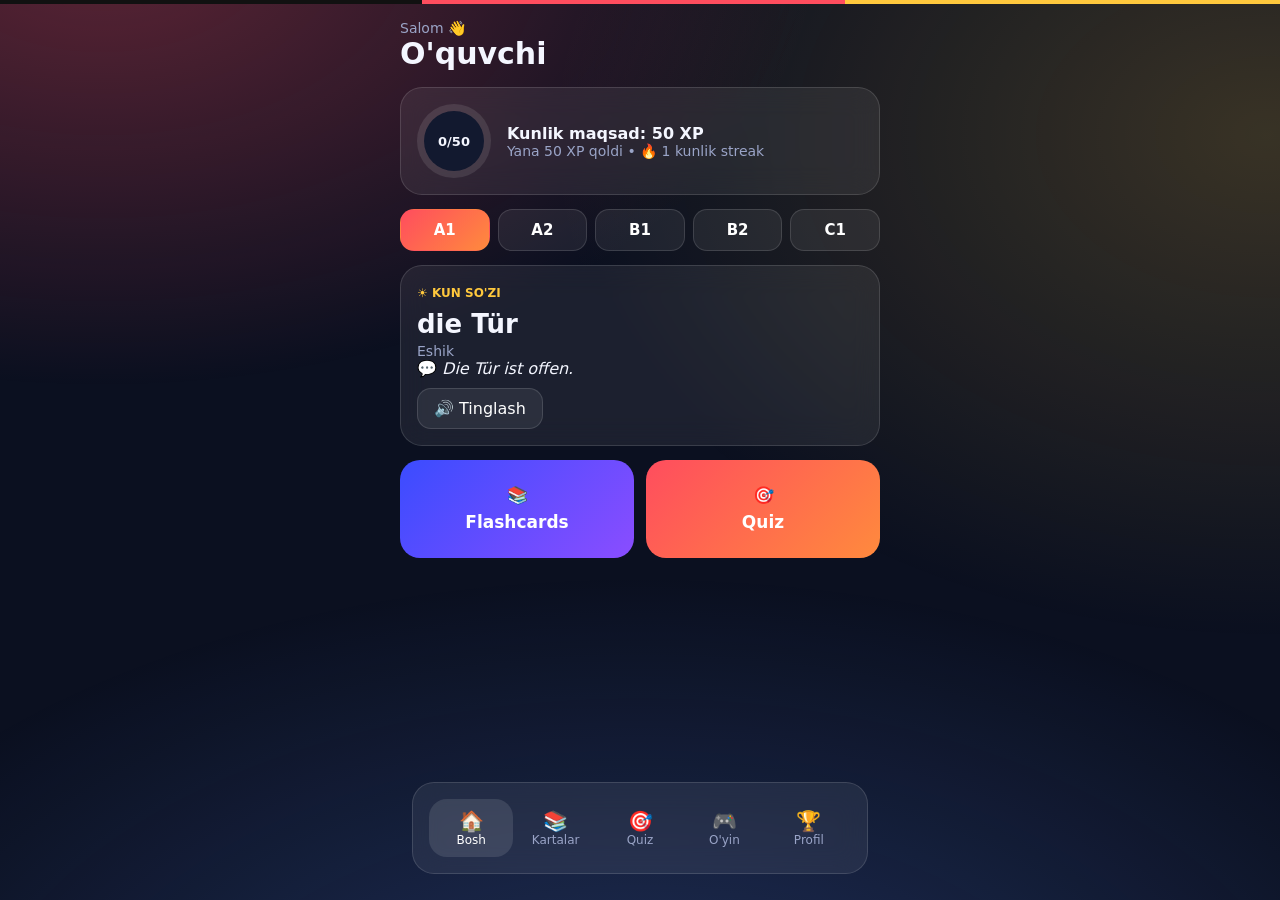
==== index.html @ 49731df5 "Add files via upload" ====
<!DOCTYPE html><html lang="uz"><head><meta charset="UTF-8">
<meta name="viewport" content="width=device-width,initial-scale=1,viewport-fit=cover">
<title>DeutschPower</title>
<script src="https://telegram.org/js/telegram-web-app.js"></script>
<style>
:root{--bg:#0b1020;--card:rgba(255,255,255,.07);--line:rgba(255,255,255,.13);--mut:#9aa4c7;--red:#ff4d5e;--gold:#ffc83d;--ok:#2ecc8f}
*{box-sizing:border-box;margin:0;-webkit-tap-highlight-color:transparent}
body{font-family:system-ui,-apple-system,"Segoe UI",sans-serif;background:var(--bg);color:#f4f6ff;min-height:100vh;padding:20px 16px 100px;padding-top:max(20px,env(safe-area-inset-top));overflow-x:hidden}
body:before{content:"";position:fixed;inset:-20%;z-index:-1;background:radial-gradient(40% 35% at 20% 10%,#ff4d5e55,transparent),radial-gradient(40% 40% at 85% 25%,#ffc83d30,transparent),radial-gradient(50% 40% at 50% 100%,#5b8cff44,transparent);animation:fl 14s ease-in-out infinite alternate}
@keyframes fl{to{transform:translate(3%,4%) scale(1.12)}}
.flag{position:fixed;top:0;left:0;right:0;height:4px;z-index:9;background:linear-gradient(90deg,#111 33%,var(--red) 33% 66%,var(--gold) 66%)}
.glass{background:var(--card);border:1px solid var(--line);border-radius:22px;backdrop-filter:blur(14px);-webkit-backdrop-filter:blur(14px);padding:16px;margin-bottom:14px}
.view{display:none;max-width:480px;margin:0 auto}.view.on{display:block;animation:in .35s}
@keyframes in{from{opacity:0;transform:translateY(10px)}}
h1{font-size:30px}h2{font-size:26px}.mut{color:var(--mut);font-size:14px}small{color:var(--mut)}
.goal{display:flex;gap:16px;align-items:center;margin-top:16px}
.ring{--p:0deg;width:74px;height:74px;border-radius:50%;display:grid;place-items:center;background:conic-gradient(var(--gold) var(--p),#ffffff1a 0);position:relative;flex:none}
.ring:before{content:"";position:absolute;inset:7px;border-radius:50%;background:#12192f}.ring b{position:relative;font-size:13px}
.chips{display:flex;gap:8px;margin-bottom:14px}
.chip{flex:1;padding:11px;border-radius:14px;border:1px solid var(--line);background:var(--card);color:#fff;font-weight:700;font-size:15px}
.chip.on{background:linear-gradient(135deg,var(--red),#ff8a3d);border-color:transparent}
.tag{font-size:12px;color:var(--gold);font-weight:700}.wod h2{margin:8px 0 4px}
button{font:inherit;cursor:pointer;color:#fff;border:0}button:active{transform:scale(.96)}
.ico{background:var(--card);border:1px solid var(--line);padding:10px 16px;border-radius:14px;margin-top:10px}
.row{display:flex;gap:12px}.row button{flex:1}
.big{padding:22px 10px;border-radius:20px;font-size:17px;font-weight:700;background:linear-gradient(135deg,#3b4cff,#8a4dff);line-height:1.6}
.big+.big{background:linear-gradient(135deg,var(--red),#ff8a3d)}
.yes,.no{padding:16px;border-radius:16px;font-weight:700;font-size:16px}.yes{background:linear-gradient(135deg,#1fb87a,#2ecc8f)}.no{background:#ffffff1c}
.top{display:flex;justify-content:space-between;font-weight:700;margin-bottom:8px}
.pbar{height:8px;border-radius:9px;background:#ffffff1c;overflow:hidden;margin-bottom:14px}.pbar i{display:block;height:100%;width:0;border-radius:9px;background:linear-gradient(90deg,var(--red),var(--gold));transition:width .5s}
.scene{perspective:900px;height:260px;margin:6px 0 4px}
.card{position:relative;width:100%;height:100%;transition:transform .6s cubic-bezier(.2,.8,.2,1);transform-style:preserve-3d}.flip .card{transform:rotateY(180deg)}
.face{position:absolute;inset:0;display:flex;flex-direction:column;align-items:center;justify-content:center;gap:10px;padding:20px;text-align:center;border-radius:28px;backface-visibility:hidden;-webkit-backface-visibility:hidden;border:1px solid var(--line)}
.f{background:linear-gradient(145deg,#1d2650,#2a1a3e)}.b{background:linear-gradient(145deg,#3a1630,#4a3410);transform:rotateY(180deg)}
.qc{text-align:center}.opt{display:block;width:100%;padding:16px;margin-bottom:10px;border-radius:16px;background:var(--card);border:1px solid var(--line);font-size:16px;text-align:left;transition:.2s}
.opt.ok{background:var(--ok);border-color:var(--ok)}.opt.bad{background:var(--red);border-color:var(--red)}
.res{text-align:center}.res .yes{width:100%;margin-top:14px}.em{font-size:64px}
.grid{display:grid;grid-template-columns:1fr 1fr;gap:12px}.st{text-align:center;margin:0}.st b{display:block;font-size:24px}
.pf{text-align:center}.av{font-size:54px}
nav{position:fixed;left:12px;right:12px;bottom:max(12px,env(safe-area-inset-bottom));display:flex;max-width:456px;margin:0 auto;padding:6px;border-radius:24px;background:#141b36d9;z-index:8}
nav button{flex:1;background:none;padding:10px 0;border-radius:18px;font-size:12px;color:var(--mut)}nav button b{display:block;font-size:20px}nav button.on{background:#ffffff1c;color:#fff}
.art{padding:20px 0;border-radius:18px;font-size:20px;font-weight:700;background:var(--card);border:1px solid var(--line)}
.cf{position:fixed;top:-30px;font-size:26px;z-index:20;pointer-events:none;animation:fall 2.6s linear forwards}@keyframes fall{to{transform:translateY(110vh) rotate(360deg)}}
</style></head><body><div class="flag"></div>
<main id="home" class="view on"><p class="mut">Salom 👋</p><h1 id="hi">O'quvchi</h1>
<div class="glass goal"><div class="ring" id="ring"><b id="gt">0/50</b></div><div><b>Kunlik maqsad: 50 XP</b><p class="mut" id="gs"></p></div></div>
<div class="chips" id="chips"></div>
<div class="glass wod"><span class="tag">☀️ KUN SO'ZI</span><h2 id="wd"></h2><p class="mut" id="wu"></p><p id="we"></p><button class="ico" onclick="say(wod[0])">🔊 Tinglash</button></div>
<div class="row"><button class="big" onclick="go('cards')">📚<br>Flashcards</button><button class="big" onclick="go('quiz')">🎯<br>Quiz</button></div></main>
<main id="cards" class="view"><div class="top"><span id="cc"></span><span id="ck"></span></div><div class="pbar"><i id="cb"></i></div>
<div class="scene" id="scene" onclick="this.classList.toggle('flip')"><div class="card"><div class="face f"><small>🇩🇪 Bosib aylantiring</small><h2 id="cd"></h2></div><div class="face b"><small>🇺🇿</small><h2 id="cu"></h2><p id="cx"></p></div></div></div>
<div style="text-align:center;margin-bottom:14px"><button class="ico" onclick="say(deck[ci][0])">🔊 Tinglash</button></div>
<div class="row"><button class="no" onclick="know(0)">🔁 Takrorlash</button><button class="yes" onclick="know(1)">✅ Bilaman</button></div></main>
<main id="quiz" class="view"><div id="qb"></div></main>
<main id="play" class="view"><div id="pb"></div></main>
<main id="me" class="view"><div id="mb"></div></main>
<nav class="glass"><button data-v="home" class="on" onclick="go('home')"><b>🏠</b>Bosh</button><button data-v="cards" onclick="go('cards')"><b>📚</b>Kartalar</button><button data-v="quiz" onclick="go('quiz')"><b>🎯</b>Quiz</button><button data-v="play" onclick="go('play')"><b>🎮</b>O'yin</button><button data-v="me" onclick="go('me')"><b>🏆</b>Profil</button></nav>
<script>
const tg=window.Telegram?.WebApp;tg?.ready();tg?.expand();
const $=s=>document.querySelector(s),H=t=>{try{tg?.HapticFeedback?.notificationOccurred(t)}catch(e){}};
const RANKS=[[0,"🌱 Anfänger"],[100,"🔍 Entdecker"],[500,"⚡ Profi"],[1500,"👑 Meister"]],GOAL=50;
let S={xp:0,streak:0,day:"",level:"A1",known:{},ok:0,total:0,today:0},V={},deck=[],ci=0,Q=[],qi=0,score=0,combo=0,lock=false,wod=[];
try{Object.assign(S,JSON.parse(localStorage.dp||"{}"))}catch(e){}
const dstr=o=>new Date(Date.now()-o*864e5).toISOString().slice(0,10);
if(S.day!==dstr(0)){S.streak=S.day===dstr(1)?S.streak+1:1;S.day=dstr(0);S.today=0}
const save=()=>{try{localStorage.dp=JSON.stringify(S);tg?.CloudStorage?.setItem("dp",JSON.stringify(S))}catch(e){}};
try{tg?.CloudStorage?.getItem("dp",(e,v)=>{try{const c=JSON.parse(v);if(c&&c.xp>S.xp){S=Object.assign(S,c);render()}}catch(x){}})}catch(e){}
const shuf=a=>[...a].sort(()=>Math.random()-.5);
const rankOf=()=>RANKS.filter(r=>S.xp>=r[0]).pop()[1];
function say(t){try{const u=new SpeechSynthesisUtterance(t);u.lang="de-DE";u.rate=.85;speechSynthesis.cancel();speechSynthesis.speak(u)}catch(e){}}
function gain(n,ok){S.xp+=n;S.today+=n;if(ok!==undefined){S.total++;S.ok+=ok}save();render()}
function go(v){document.querySelectorAll(".view").forEach(e=>e.classList.toggle("on",e.id===v));document.querySelectorAll("nav button").forEach(b=>b.classList.toggle("on",b.dataset.v===v));if(v==="quiz"&&!Q.length)startQuiz();if(v==="play")playMenu();tg?.HapticFeedback?.selectionChanged?.()}
function render(){
 $("#hi").textContent=tg?.initDataUnsafe?.user?.first_name||"O'quvchi";
 const p=Math.min(S.today/GOAL,1);$("#ring").style.setProperty("--p",p*360+"deg");$("#gt").textContent=Math.min(S.today,GOAL)+"/"+GOAL;
 $("#gs").textContent=p>=1?"Maqsad bajarildi! 🎉":"Yana "+(GOAL-S.today)+" XP qoldi • 🔥 "+S.streak+" kunlik streak";
 $("#chips").innerHTML=Object.keys(V).map(l=>`<button class="chip ${l===S.level?"on":""}" onclick="setLvl('${l}')">${l}</button>`).join("");
 const nx=RANKS.find(r=>r[0]>S.xp),lo=RANKS.filter(r=>S.xp>=r[0]).pop()[0],pp=nx?(S.xp-lo)/(nx[0]-lo):1,acc=S.total?Math.round(S.ok/S.total*100):0;
 $("#mb").innerHTML=`<div class="glass pf"><div class="av">🇩🇪</div><h2>${rankOf()}</h2><p class="mut">${S.xp} XP${nx?" • keyingi daraja: "+nx[0]+" XP":""}</p><br><div class="pbar"><i style="width:${pp*100}%"></i></div></div>
 <div class="grid"><div class="glass st"><b>🔥 ${S.streak}</b><small>kunlik streak</small></div><div class="glass st"><b>🎯 ${acc}%</b><small>quiz aniqligi</small></div>
 <div class="glass st"><b>✅ ${(S.known[S.level]||[]).length}</b><small>${S.level} da yodlangan</small></div><div class="glass st"><b>⭐ ${S.today}</b><small>bugungi XP</small></div></div><br><h3>🏅 Yutuqlar</h3><br><div class="grid">${badgeHTML()}</div>`}
function setLvl(l){S.level=l;S.known[l]=S.known[l]||[];save();Q=[];wodInit();mkdeck();render()}
function wodInit(){const L=V[S.level];wod=L[Math.floor(Date.now()/864e5)%L.length];$("#wd").textContent=wod[0];$("#wu").textContent=wod[1];$("#we").innerHTML="💬 <i>"+wod[2]+"</i>"}
function mkdeck(){const k=S.known[S.level]||[],r=V[S.level].filter(w=>!k.includes(w[0]));deck=shuf(r.length?r:V[S.level]);ci=0;card()}
function card(){$("#scene").classList.remove("flip");const w=deck[ci],k=(S.known[S.level]||[]).length,n=V[S.level].length;
 $("#cc").textContent=(ci+1)+"/"+deck.length;$("#ck").textContent="✅ "+k+"/"+n;$("#cb").style.width=k/n*100+"%";
 setTimeout(()=>{$("#cd").textContent=w[0];$("#cu").textContent=w[1];$("#cx").textContent="💬 "+w[2]},180)}
function know(y){const w=deck[ci];S.known[S.level]=S.known[S.level]||[];if(y&&!S.known[S.level].includes(w[0]))S.known[S.level].push(w[0]);H(y?"success":"warning");gain(y?3:1);ci++;if(ci>=deck.length)mkdeck();else card()}
function startQuiz(){const L=V[S.level];Q=shuf(L).slice(0,10).map(([de,uz,ex])=>({de,uz,ex,o:shuf([uz,...shuf(L.filter(x=>x[1]!==uz)).slice(0,3).map(x=>x[1])])}));qi=0;score=0;combo=0;ask()}
function ask(){if(qi>=Q.length)return finish();const q=Q[qi];lock=false;
 $("#qb").innerHTML=`<div class="top"><span>${qi+1}/${Q.length}</span><span>🔥 x${combo}</span></div><div class="pbar"><i style="width:${qi/Q.length*100}%"></i></div>
 <div class="glass qc"><small>Tarjimasi nima?</small><h2>${q.de}</h2><button class="ico" onclick="say(Q[qi].de)">🔊</button></div>`+q.o.map((o,i)=>`<button class="opt" onclick="pick(${i})">${o}</button>`).join("")+`<p class="mut" id="qx"></p>`}
function pick(i){if(lock)return;lock=true;const q=Q[qi],b=document.querySelectorAll(".opt"),ok=q.o[i]===q.uz;
 b[i].classList.add(ok?"ok":"bad");if(!ok)b[q.o.indexOf(q.uz)].classList.add("ok");
 if(ok){score++;combo++;H("success");gain(10+Math.min(combo,5)*2,1)}else{combo=0;H("error");gain(0,0)}
 $("#qx").textContent="💬 "+q.ex;qi++;setTimeout(ask,1400)}
function finish(){const e=score>=9?"🏆":score>=6?"🎉":"💪";
 $("#qb").innerHTML=`<div class="glass res"><div class="em">${e}</div><h2>${score}/${Q.length}</h2><p class="mut">${score>=6?"Ajoyib natija!":"Mashq qiling — albatta bo'ladi!"}</p><button class="yes" onclick="startQuiz()">🔁 Yana o'ynash</button></div>`;if(score>=6)rain()}
function rain(){for(let i=0;i<30;i++){const s=document.createElement("span");s.className="cf";s.textContent=["🎉","⭐","🇩🇪","✨"][i%4];s.style.cssText=`left:${Math.random()*100}vw;animation-delay:${Math.random()}s`;document.body.append(s);setTimeout(()=>s.remove(),3600)}}
const BADGES=[["🌟","Birinchi qadam",()=>S.xp>=10],["🔥","3 kunlik streak",()=>S.streak>=3],["🚀","7 kunlik streak",()=>S.streak>=7],["💯","100 XP",()=>S.xp>=100],["🎯","Aniq nishon (90%+)",()=>S.total>=10&&S.ok/S.total>=.9],["⚡","Artikl ustasi (20+)",()=>(S.best||0)>=20],["📚","20 so'z yodlandi",()=>Object.values(S.known).flat().length>=20],["👑","Meister (1500 XP)",()=>S.xp>=1500]];
const badgeHTML=()=>BADGES.map(([e,n,f])=>`<div class="glass st" style="opacity:${f()?1:.35}"><b>${f()?e:"🔒"}</b><small>${n}</small></div>`).join("");
let X={},AT,AW=[],AS=0,AC=0,AK=0,AL=0,ET="",EK="";
function playMenu(){clearInterval(AT);$("#pb").innerHTML=`<h2>🎮 Mashqlar</h2><br><button class="big" style="width:100%;margin-bottom:12px" onclick="artikl()">⚡<br>Artikl Blitz — 60 soniya<br><small>Rekord: ${S.best||0}</small></button><div class="row"><button class="big" onclick="exo('h')">🎧<br>Hören</button><button class="big" onclick="exo('l')">📖<br>Lesen</button></div>`}
function artikl(){AW=shuf(Object.values(V).flat().filter(w=>/^(der|die|das) /.test(w[0])));AS=AC=AK=0;AL=60;clearInterval(AT);aNext();AT=setInterval(()=>{AL--;const t=$("#at");if(t)t.textContent="⏱ "+AL;if(AL<=0){clearInterval(AT);aEnd()}},1000)}
function aNext(){const w=AW[AS%AW.length],a=w[0].split(" ")[0],n=w[0].slice(a.length+1);
 $("#pb").innerHTML=`<div class="top"><span id="at">⏱ ${AL}</span><span>✅ ${AC} • 🔥 x${AK}</span></div><div class="glass qc"><small>Qaysi artikl?</small><h2>${n}</h2><p class="mut">${w[1]}</p></div><div class="row">`+["der","die","das"].map(x=>`<button class="art" onclick="aPick('${x}','${a}')">${x}</button>`).join("")+`</div>`}
function aPick(x,r){if(x===r){AC++;AK++;H("success");gain(5)}else{AK=0;AL=Math.max(1,AL-3);H("error")}AS++;aNext()}
function aEnd(){const nb=AC>(S.best||0);if(nb){S.best=AC;save()}$("#pb").innerHTML=`<div class="glass res"><div class="em">${nb?"🏆":"⚡"}</div><h2>${AC} ta to'g'ri</h2><p class="mut">${nb?"Yangi rekord!":"Rekord: "+S.best}</p><button class="yes" onclick="artikl()">🔁 Qayta</button><br><br><button class="no" style="width:100%" onclick="playMenu()">⬅️ Mashqlar</button></div>`;if(nb)rain();render()}
function exo(k){const L=(X[S.level]||{})[k];if(!L)return;const [t,q,o,a]=L[Math.floor(Math.random()*L.length)],c=o[a];ET=t;EK=k;lock=false;
 $("#pb").innerHTML=`<button class="no" style="padding:8px 14px;margin-bottom:12px" onclick="playMenu()">⬅️</button><div class="glass qc">`+(k==="h"?`<small>Diqqat bilan tinglang</small><br><button class="ico" onclick="say(ET)">🔊 Tinglash</button>`:`<p style="line-height:1.6;text-align:left">${t}</p>`)+`<br><b>${q}</b></div>`+shuf(o).map(x=>`<button class="opt" data-c="${x===c}" onclick="eAns(this,${x===c})">${x}</button>`).join("")+`<p class="mut" id="ex"></p>`;if(k==="h")say(t)}
function eAns(b,ok){if(lock)return;lock=true;document.querySelectorAll(".opt").forEach(o=>{if(o.dataset.c==="true")o.classList.add("ok")});if(!ok)b.classList.add("bad");H(ok?"success":"error");gain(ok?15:2,ok?1:0);if(EK==="h")$("#ex").textContent="📝 "+ET;$("#pb").insertAdjacentHTML("beforeend",`<button class="yes" style="width:100%;margin-top:10px" onclick="exo('${EK}')">➡️ Yana</button>`)}
fetch("exercises.json").then(r=>r.json()).then(j=>{X=j}).catch(()=>{});
fetch("vocab.json").then(r=>r.json()).then(j=>{V=j;if(!V[S.level])S.level=Object.keys(V)[0];S.known[S.level]=S.known[S.level]||[];wodInit();mkdeck();render()})
 .catch(()=>{document.body.innerHTML="<p style='padding:30px'>⚠️ vocab.json yuklanmadi</p>"});
</script></body></html>
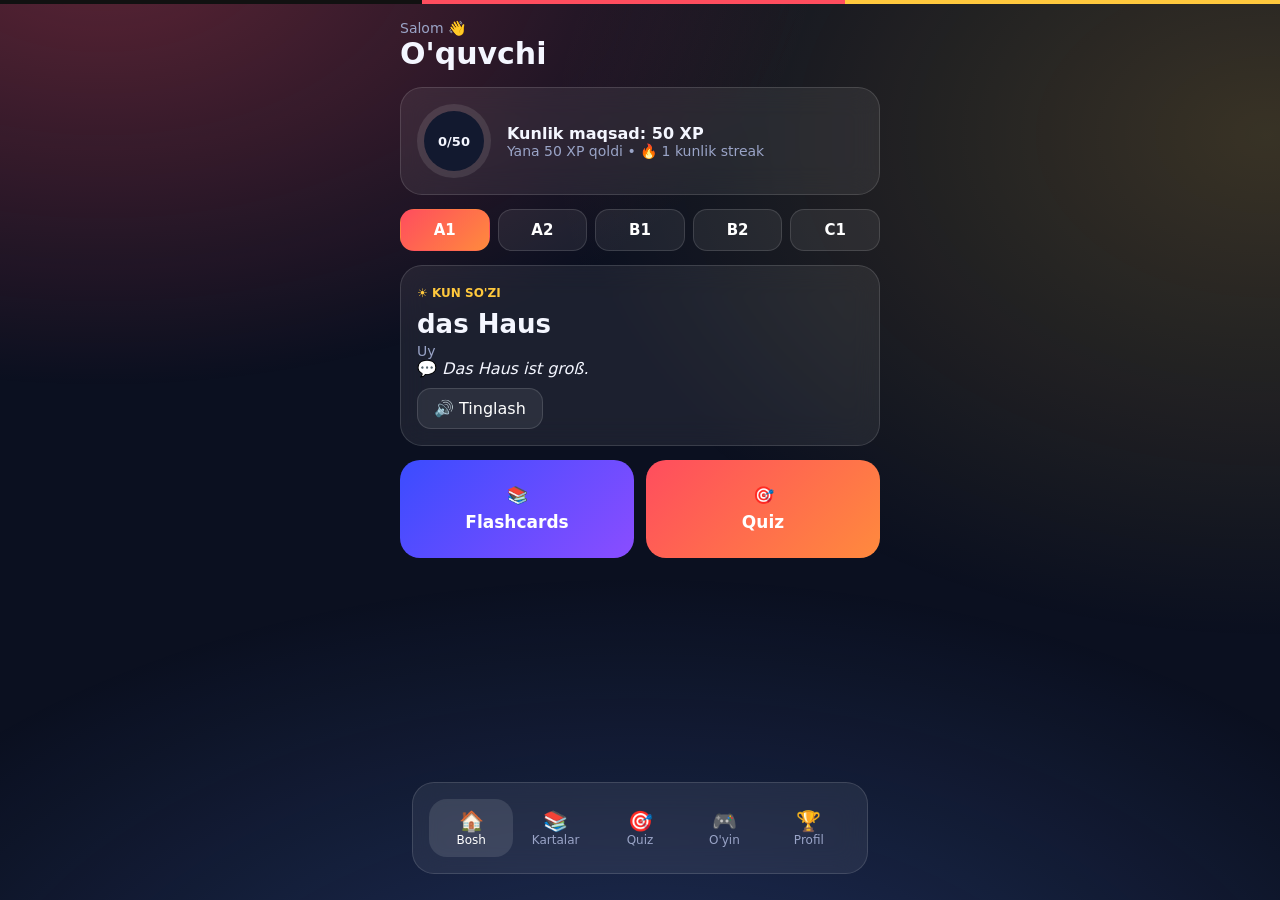
==== commit 44da280b: "Add files via upload" ====
--- a/index.html
+++ b/index.html
@@ -40,8 +40,13 @@
 nav{position:fixed;left:12px;right:12px;bottom:max(12px,env(safe-area-inset-bottom));display:flex;max-width:456px;margin:0 auto;padding:6px;border-radius:24px;background:#141b36d9;z-index:8}
 nav button{flex:1;background:none;padding:10px 0;border-radius:18px;font-size:12px;color:var(--mut)}nav button b{display:block;font-size:20px}nav button.on{background:#ffffff1c;color:#fff}
 .art{padding:20px 0;border-radius:18px;font-size:20px;font-weight:700;background:var(--card);border:1px solid var(--line)}
+.toast{position:fixed;left:50%;top:max(14px,env(safe-area-inset-top));transform:translate(-50%,-110px);z-index:30;padding:12px 18px;border-radius:16px;background:#1b2347f2;border:1px solid var(--line);font-weight:600;transition:.5s cubic-bezier(.2,1.3,.4,1);max-width:92vw;text-align:center}
+.toast.on{transform:translate(-50%,0)}
+.xp{position:fixed;z-index:25;pointer-events:none;font-weight:800;color:var(--gold);font-size:22px;text-shadow:0 2px 12px #000;animation:up 1s ease-out forwards}@keyframes up{to{transform:translateY(-70px);opacity:0}}
+.wk{display:flex;gap:8px;align-items:flex-end;height:96px}.wk div{flex:1;text-align:center;font-size:11px;color:var(--mut)}.wk i{display:block;border-radius:8px 8px 4px 4px;background:linear-gradient(var(--gold),var(--red));min-height:4px;margin-bottom:4px}
+.gm{line-height:1.8;font-size:15px}.gm b{color:var(--gold)}
 .cf{position:fixed;top:-30px;font-size:26px;z-index:20;pointer-events:none;animation:fall 2.6s linear forwards}@keyframes fall{to{transform:translateY(110vh) rotate(360deg)}}
-</style></head><body><div class="flag"></div>
+</style></head><body><div class="flag"></div><div class="toast" id="toast"></div>
 <main id="home" class="view on"><p class="mut">Salom 👋</p><h1 id="hi">O'quvchi</h1>
 <div class="glass goal"><div class="ring" id="ring"><b id="gt">0/50</b></div><div><b>Kunlik maqsad: 50 XP</b><p class="mut" id="gs"></p></div></div>
 <div class="chips" id="chips"></div>
@@ -49,17 +54,17 @@
 <div class="row"><button class="big" onclick="go('cards')">📚<br>Flashcards</button><button class="big" onclick="go('quiz')">🎯<br>Quiz</button></div></main>
 <main id="cards" class="view"><div class="top"><span id="cc"></span><span id="ck"></span></div><div class="pbar"><i id="cb"></i></div>
 <div class="scene" id="scene" onclick="this.classList.toggle('flip')"><div class="card"><div class="face f"><small>🇩🇪 Bosib aylantiring</small><h2 id="cd"></h2></div><div class="face b"><small>🇺🇿</small><h2 id="cu"></h2><p id="cx"></p></div></div></div>
-<div style="text-align:center;margin-bottom:14px"><button class="ico" onclick="say(deck[ci][0])">🔊 Tinglash</button></div>
+<div style="text-align:center;margin-bottom:14px"><button class="ico" onclick="say(deck[ci][0])">🔊 Tinglash</button> <button class="ico" onclick="mistDeck()">🔁 Xatolar <span id="mc"></span></button></div>
 <div class="row"><button class="no" onclick="know(0)">🔁 Takrorlash</button><button class="yes" onclick="know(1)">✅ Bilaman</button></div></main>
 <main id="quiz" class="view"><div id="qb"></div></main>
 <main id="play" class="view"><div id="pb"></div></main>
 <main id="me" class="view"><div id="mb"></div></main>
 <nav class="glass"><button data-v="home" class="on" onclick="go('home')"><b>🏠</b>Bosh</button><button data-v="cards" onclick="go('cards')"><b>📚</b>Kartalar</button><button data-v="quiz" onclick="go('quiz')"><b>🎯</b>Quiz</button><button data-v="play" onclick="go('play')"><b>🎮</b>O'yin</button><button data-v="me" onclick="go('me')"><b>🏆</b>Profil</button></nav>
 <script>
-const tg=window.Telegram?.WebApp;tg?.ready();tg?.expand();
+const tg=window.Telegram?.WebApp;tg?.ready();tg?.expand();try{tg?.setHeaderColor("#0b1020");tg?.setBackgroundColor("#0b1020")}catch(e){}
 const $=s=>document.querySelector(s),H=t=>{try{tg?.HapticFeedback?.notificationOccurred(t)}catch(e){}};
 const RANKS=[[0,"🌱 Anfänger"],[100,"🔍 Entdecker"],[500,"⚡ Profi"],[1500,"👑 Meister"]],GOAL=50;
-let S={xp:0,streak:0,day:"",level:"A1",known:{},ok:0,total:0,today:0},V={},deck=[],ci=0,Q=[],qi=0,score=0,combo=0,lock=false,wod=[];
+let S={xp:0,streak:0,day:"",level:"A1",known:{},ok:0,total:0,today:0,hist:{},mist:[]},V={},deck=[],ci=0,Q=[],qi=0,score=0,combo=0,lock=false,wod=[];
 try{Object.assign(S,JSON.parse(localStorage.dp||"{}"))}catch(e){}
 const dstr=o=>new Date(Date.now()-o*864e5).toISOString().slice(0,10);
 if(S.day!==dstr(0)){S.streak=S.day===dstr(1)?S.streak+1:1;S.day=dstr(0);S.today=0}
@@ -68,7 +73,9 @@
 const shuf=a=>[...a].sort(()=>Math.random()-.5);
 const rankOf=()=>RANKS.filter(r=>S.xp>=r[0]).pop()[1];
 function say(t){try{const u=new SpeechSynthesisUtterance(t);u.lang="de-DE";u.rate=.85;speechSynthesis.cancel();speechSynthesis.speak(u)}catch(e){}}
-function gain(n,ok){S.xp+=n;S.today+=n;if(ok!==undefined){S.total++;S.ok+=ok}save();render()}
+function gain(n,ok){const r0=rankOf(),b0=BADGES.map(x=>x[2]()),g0=S.today>=GOAL;S.xp+=n;S.today+=n;S.hist[dstr(0)]=(S.hist[dstr(0)]||0)+n;if(ok!==undefined){S.total++;S.ok+=ok}save();render();if(n>0)pop(n);
+ const nb=BADGES.find((x,i)=>!b0[i]&&x[2]());
+ if(rankOf()!==r0){toast("🎊 Yangi daraja: "+rankOf());rain()}else if(!g0&&S.today>=GOAL){toast("🎯 Kunlik maqsad bajarildi!");rain()}else if(nb)toast("🏅 Yangi yutuq: "+nb[1])}
 function go(v){document.querySelectorAll(".view").forEach(e=>e.classList.toggle("on",e.id===v));document.querySelectorAll("nav button").forEach(b=>b.classList.toggle("on",b.dataset.v===v));if(v==="quiz"&&!Q.length)startQuiz();if(v==="play")playMenu();tg?.HapticFeedback?.selectionChanged?.()}
 function render(){
  $("#hi").textContent=tg?.initDataUnsafe?.user?.first_name||"O'quvchi";
@@ -78,21 +85,21 @@
  const nx=RANKS.find(r=>r[0]>S.xp),lo=RANKS.filter(r=>S.xp>=r[0]).pop()[0],pp=nx?(S.xp-lo)/(nx[0]-lo):1,acc=S.total?Math.round(S.ok/S.total*100):0;
  $("#mb").innerHTML=`<div class="glass pf"><div class="av">🇩🇪</div><h2>${rankOf()}</h2><p class="mut">${S.xp} XP${nx?" • keyingi daraja: "+nx[0]+" XP":""}</p><br><div class="pbar"><i style="width:${pp*100}%"></i></div></div>
  <div class="grid"><div class="glass st"><b>🔥 ${S.streak}</b><small>kunlik streak</small></div><div class="glass st"><b>🎯 ${acc}%</b><small>quiz aniqligi</small></div>
- <div class="glass st"><b>✅ ${(S.known[S.level]||[]).length}</b><small>${S.level} da yodlangan</small></div><div class="glass st"><b>⭐ ${S.today}</b><small>bugungi XP</small></div></div><br><h3>🏅 Yutuqlar</h3><br><div class="grid">${badgeHTML()}</div>`}
+ <div class="glass st"><b>✅ ${(S.known[S.level]||[]).length}</b><small>${S.level} da yodlangan</small></div><div class="glass st"><b>⭐ ${S.today}</b><small>bugungi XP</small></div></div><br><h3>📈 So'nggi 7 kun</h3><br><div class="glass"><div class="wk">${weekBars()}</div></div><h3>🏅 Yutuqlar</h3><br><div class="grid">${badgeHTML()}</div>`}
 function setLvl(l){S.level=l;S.known[l]=S.known[l]||[];save();Q=[];wodInit();mkdeck();render()}
 function wodInit(){const L=V[S.level];wod=L[Math.floor(Date.now()/864e5)%L.length];$("#wd").textContent=wod[0];$("#wu").textContent=wod[1];$("#we").innerHTML="💬 <i>"+wod[2]+"</i>"}
 function mkdeck(){const k=S.known[S.level]||[],r=V[S.level].filter(w=>!k.includes(w[0]));deck=shuf(r.length?r:V[S.level]);ci=0;card()}
-function card(){$("#scene").classList.remove("flip");const w=deck[ci],k=(S.known[S.level]||[]).length,n=V[S.level].length;
+function card(){$("#scene").classList.remove("flip");$("#mc").textContent="("+S.mist.length+")";const w=deck[ci],k=(S.known[S.level]||[]).length,n=V[S.level].length;
  $("#cc").textContent=(ci+1)+"/"+deck.length;$("#ck").textContent="✅ "+k+"/"+n;$("#cb").style.width=k/n*100+"%";
  setTimeout(()=>{$("#cd").textContent=w[0];$("#cu").textContent=w[1];$("#cx").textContent="💬 "+w[2]},180)}
-function know(y){const w=deck[ci];S.known[S.level]=S.known[S.level]||[];if(y&&!S.known[S.level].includes(w[0]))S.known[S.level].push(w[0]);H(y?"success":"warning");gain(y?3:1);ci++;if(ci>=deck.length)mkdeck();else card()}
+function know(y){const w=deck[ci];if(y)S.mist=S.mist.filter(d=>d!==w[0]);S.known[S.level]=S.known[S.level]||[];if(y&&!S.known[S.level].includes(w[0]))S.known[S.level].push(w[0]);H(y?"success":"warning");gain(y?3:1);ci++;if(ci>=deck.length)mkdeck();else card()}
 function startQuiz(){const L=V[S.level];Q=shuf(L).slice(0,10).map(([de,uz,ex])=>({de,uz,ex,o:shuf([uz,...shuf(L.filter(x=>x[1]!==uz)).slice(0,3).map(x=>x[1])])}));qi=0;score=0;combo=0;ask()}
 function ask(){if(qi>=Q.length)return finish();const q=Q[qi];lock=false;
  $("#qb").innerHTML=`<div class="top"><span>${qi+1}/${Q.length}</span><span>🔥 x${combo}</span></div><div class="pbar"><i style="width:${qi/Q.length*100}%"></i></div>
  <div class="glass qc"><small>Tarjimasi nima?</small><h2>${q.de}</h2><button class="ico" onclick="say(Q[qi].de)">🔊</button></div>`+q.o.map((o,i)=>`<button class="opt" onclick="pick(${i})">${o}</button>`).join("")+`<p class="mut" id="qx"></p>`}
 function pick(i){if(lock)return;lock=true;const q=Q[qi],b=document.querySelectorAll(".opt"),ok=q.o[i]===q.uz;
  b[i].classList.add(ok?"ok":"bad");if(!ok)b[q.o.indexOf(q.uz)].classList.add("ok");
- if(ok){score++;combo++;H("success");gain(10+Math.min(combo,5)*2,1)}else{combo=0;H("error");gain(0,0)}
+ if(ok){score++;combo++;H("success");gain(10+Math.min(combo,5)*2,1)}else{combo=0;H("error");gain(0,0);addMist(q.de)}
  $("#qx").textContent="💬 "+q.ex;qi++;setTimeout(ask,1400)}
 function finish(){const e=score>=9?"🏆":score>=6?"🎉":"💪";
  $("#qb").innerHTML=`<div class="glass res"><div class="em">${e}</div><h2>${score}/${Q.length}</h2><p class="mut">${score>=6?"Ajoyib natija!":"Mashq qiling — albatta bo'ladi!"}</p><button class="yes" onclick="startQuiz()">🔁 Yana o'ynash</button></div>`;if(score>=6)rain()}
@@ -100,7 +107,7 @@
 const BADGES=[["🌟","Birinchi qadam",()=>S.xp>=10],["🔥","3 kunlik streak",()=>S.streak>=3],["🚀","7 kunlik streak",()=>S.streak>=7],["💯","100 XP",()=>S.xp>=100],["🎯","Aniq nishon (90%+)",()=>S.total>=10&&S.ok/S.total>=.9],["⚡","Artikl ustasi (20+)",()=>(S.best||0)>=20],["📚","20 so'z yodlandi",()=>Object.values(S.known).flat().length>=20],["👑","Meister (1500 XP)",()=>S.xp>=1500]];
 const badgeHTML=()=>BADGES.map(([e,n,f])=>`<div class="glass st" style="opacity:${f()?1:.35}"><b>${f()?e:"🔒"}</b><small>${n}</small></div>`).join("");
 let X={},AT,AW=[],AS=0,AC=0,AK=0,AL=0,ET="",EK="";
-function playMenu(){clearInterval(AT);$("#pb").innerHTML=`<h2>🎮 Mashqlar</h2><br><button class="big" style="width:100%;margin-bottom:12px" onclick="artikl()">⚡<br>Artikl Blitz — 60 soniya<br><small>Rekord: ${S.best||0}</small></button><div class="row"><button class="big" onclick="exo('h')">🎧<br>Hören</button><button class="big" onclick="exo('l')">📖<br>Lesen</button></div>`}
+function playMenu(){clearInterval(AT);$("#pb").innerHTML=`<h2>🎮 Mashqlar</h2><br><button class="big" style="width:100%;margin-bottom:12px" onclick="artikl()">⚡<br>Artikl Blitz — 60 soniya<br><small>Rekord: ${S.best||0}</small></button><div class="row"><button class="big" onclick="exo('h')">🎧<br>Hören</button><button class="big" onclick="exo('l')">📖<br>Lesen</button></div><button class="big" style="width:100%;margin-top:12px" onclick="gramList()">🧠<br>Grammatika</button>`}
 function artikl(){AW=shuf(Object.values(V).flat().filter(w=>/^(der|die|das) /.test(w[0])));AS=AC=AK=0;AL=60;clearInterval(AT);aNext();AT=setInterval(()=>{AL--;const t=$("#at");if(t)t.textContent="⏱ "+AL;if(AL<=0){clearInterval(AT);aEnd()}},1000)}
 function aNext(){const w=AW[AS%AW.length],a=w[0].split(" ")[0],n=w[0].slice(a.length+1);
  $("#pb").innerHTML=`<div class="top"><span id="at">⏱ ${AL}</span><span>✅ ${AC} • 🔥 x${AK}</span></div><div class="glass qc"><small>Qaysi artikl?</small><h2>${n}</h2><p class="mut">${w[1]}</p></div><div class="row">`+["der","die","das"].map(x=>`<button class="art" onclick="aPick('${x}','${a}')">${x}</button>`).join("")+`</div>`}
@@ -109,6 +116,15 @@
 function exo(k){const L=(X[S.level]||{})[k];if(!L)return;const [t,q,o,a]=L[Math.floor(Math.random()*L.length)],c=o[a];ET=t;EK=k;lock=false;
  $("#pb").innerHTML=`<button class="no" style="padding:8px 14px;margin-bottom:12px" onclick="playMenu()">⬅️</button><div class="glass qc">`+(k==="h"?`<small>Diqqat bilan tinglang</small><br><button class="ico" onclick="say(ET)">🔊 Tinglash</button>`:`<p style="line-height:1.6;text-align:left">${t}</p>`)+`<br><b>${q}</b></div>`+shuf(o).map(x=>`<button class="opt" data-c="${x===c}" onclick="eAns(this,${x===c})">${x}</button>`).join("")+`<p class="mut" id="ex"></p>`;if(k==="h")say(t)}
 function eAns(b,ok){if(lock)return;lock=true;document.querySelectorAll(".opt").forEach(o=>{if(o.dataset.c==="true")o.classList.add("ok")});if(!ok)b.classList.add("bad");H(ok?"success":"error");gain(ok?15:2,ok?1:0);if(EK==="h")$("#ex").textContent="📝 "+ET;$("#pb").insertAdjacentHTML("beforeend",`<button class="yes" style="width:100%;margin-top:10px" onclick="exo('${EK}')">➡️ Yana</button>`)}
+let PX=innerWidth/2,PY=innerHeight/2,GR={};addEventListener("pointerdown",e=>{PX=e.clientX;PY=e.clientY});
+function pop(n){const s=document.createElement("span");s.className="xp";s.textContent="+"+n+" XP";s.style.left=PX-30+"px";s.style.top=PY-30+"px";document.body.append(s);setTimeout(()=>s.remove(),1000)}
+function toast(m){const e=$("#toast");e.textContent=m;e.classList.add("on");H("success");clearTimeout(toast.t);toast.t=setTimeout(()=>e.classList.remove("on"),2800)}
+const weekBars=()=>{const d=[...Array(7)].map((_,i)=>dstr(6-i)),m=Math.max(20,...d.map(x=>S.hist[x]||0));return d.map(x=>`<div><i style="height:${(S.hist[x]||0)/m*64}px"></i>${["Ya","Du","Se","Ch","Pa","Ju","Sh"][new Date(x).getUTCDay()]}</div>`).join("")};
+function addMist(de){if(!S.mist.includes(de)){S.mist.push(de);save()}}
+function mistDeck(){const all=Object.values(V).flat(),L=S.mist.map(d=>all.find(w=>w[0]===d)).filter(Boolean);if(!L.length)return toast("🎉 Xatolar daftari bo'sh!");deck=shuf(L);ci=0;card()}
+function gramList(){const L=GR[S.level]||[];$("#pb").innerHTML=`<button class="no" style="padding:8px 14px;margin-bottom:12px" onclick="playMenu()">⬅️</button><h2>🧠 Grammatika • ${S.level}</h2><br>`+(L.length?L.map((g,i)=>`<button class="opt" onclick="gramShow(${i})">${g[0]}</button>`).join(""):'<p class="mut">Bu daraja uchun dars hali yo\'q.</p>')}
+function gramShow(i){const g=GR[S.level][i];$("#pb").innerHTML=`<button class="no" style="padding:8px 14px;margin-bottom:12px" onclick="gramList()">⬅️</button><div class="glass gm"><h2 style="font-size:22px">${g[0]}</h2><br>${g[1].replace(/\n/g,"<br>")}</div>`}
+fetch("grammar.json").then(r=>r.json()).then(j=>{GR=j}).catch(()=>{});
 fetch("exercises.json").then(r=>r.json()).then(j=>{X=j}).catch(()=>{});
 fetch("vocab.json").then(r=>r.json()).then(j=>{V=j;if(!V[S.level])S.level=Object.keys(V)[0];S.known[S.level]=S.known[S.level]||[];wodInit();mkdeck();render()})
  .catch(()=>{document.body.innerHTML="<p style='padding:30px'>⚠️ vocab.json yuklanmadi</p>"});
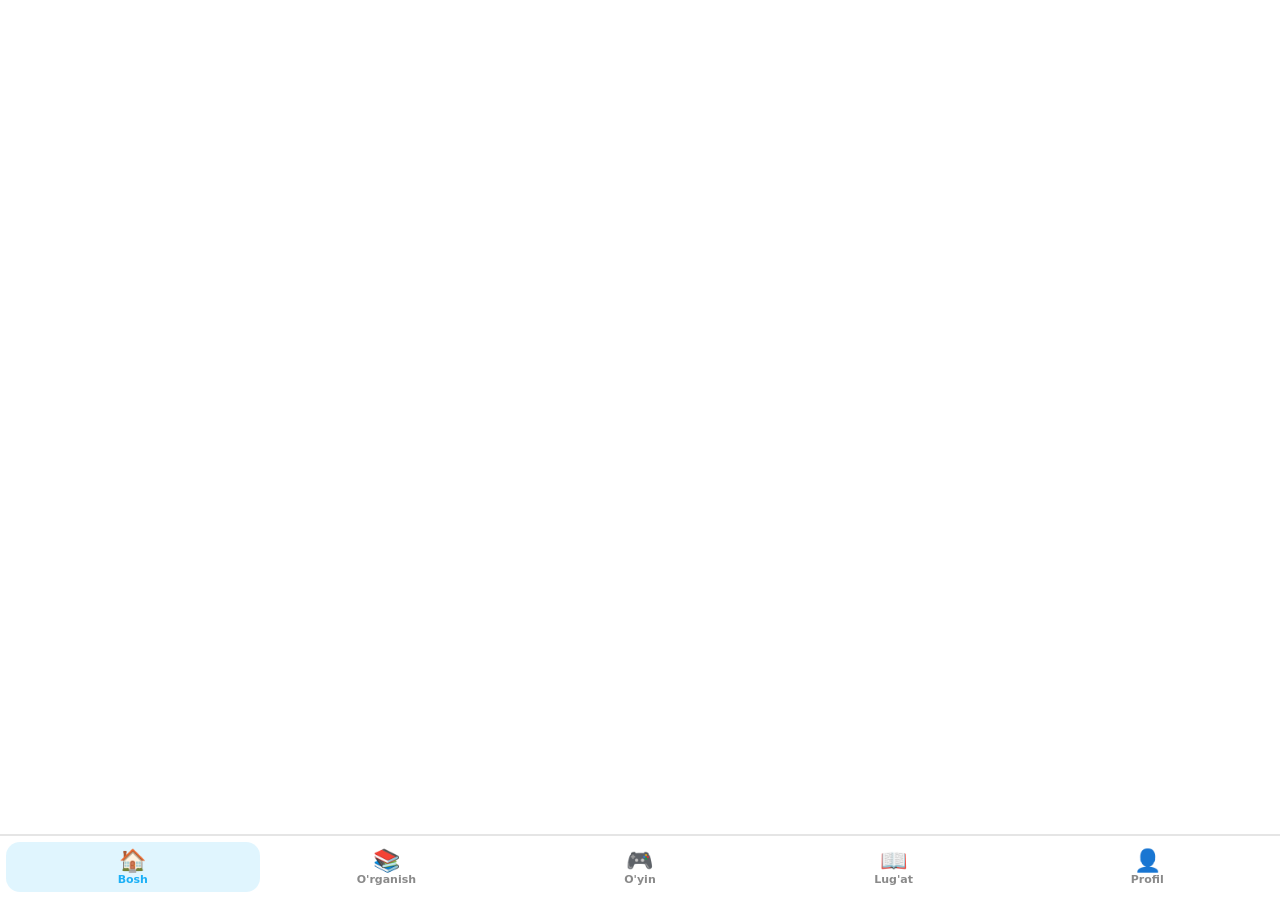
==== commit a84def1c: "Add files via upload" ====
--- a/index.html
+++ b/index.html
@@ -1,131 +1,76 @@
-<!DOCTYPE html><html lang="uz"><head><meta charset="UTF-8">
-<meta name="viewport" content="width=device-width,initial-scale=1,viewport-fit=cover">
-<title>DeutschPower</title>
+<!DOCTYPE html><html lang="uz"><head><meta charset="UTF-8"><meta name="viewport" content="width=device-width,initial-scale=1,viewport-fit=cover"><title>DeutschPower</title>
 <script src="https://telegram.org/js/telegram-web-app.js"></script>
 <style>
-:root{--bg:#0b1020;--card:rgba(255,255,255,.07);--line:rgba(255,255,255,.13);--mut:#9aa4c7;--red:#ff4d5e;--gold:#ffc83d;--ok:#2ecc8f}
+:root{--bg:#fff;--c:#fff;--ln:#e5e5e5;--tx:#4b4b4b;--mu:#8a8a8a;--g:#58cc02;--gd:#46a302;--b:#1cb0f6;--bd:#1899d6;--o:#ff9600;--od:#cc7800;--r:#ff4b4b;--rd:#d33a3a}
+[data-t=dark]{--bg:#131f24;--c:#1f2c34;--ln:#37464f;--tx:#e8eef1;--mu:#8fa0aa}
 *{box-sizing:border-box;margin:0;-webkit-tap-highlight-color:transparent}
-body{font-family:system-ui,-apple-system,"Segoe UI",sans-serif;background:var(--bg);color:#f4f6ff;min-height:100vh;padding:20px 16px 100px;padding-top:max(20px,env(safe-area-inset-top));overflow-x:hidden}
-body:before{content:"";position:fixed;inset:-20%;z-index:-1;background:radial-gradient(40% 35% at 20% 10%,#ff4d5e55,transparent),radial-gradient(40% 40% at 85% 25%,#ffc83d30,transparent),radial-gradient(50% 40% at 50% 100%,#5b8cff44,transparent);animation:fl 14s ease-in-out infinite alternate}
-@keyframes fl{to{transform:translate(3%,4%) scale(1.12)}}
-.flag{position:fixed;top:0;left:0;right:0;height:4px;z-index:9;background:linear-gradient(90deg,#111 33%,var(--red) 33% 66%,var(--gold) 66%)}
-.glass{background:var(--card);border:1px solid var(--line);border-radius:22px;backdrop-filter:blur(14px);-webkit-backdrop-filter:blur(14px);padding:16px;margin-bottom:14px}
-.view{display:none;max-width:480px;margin:0 auto}.view.on{display:block;animation:in .35s}
-@keyframes in{from{opacity:0;transform:translateY(10px)}}
-h1{font-size:30px}h2{font-size:26px}.mut{color:var(--mut);font-size:14px}small{color:var(--mut)}
-.goal{display:flex;gap:16px;align-items:center;margin-top:16px}
-.ring{--p:0deg;width:74px;height:74px;border-radius:50%;display:grid;place-items:center;background:conic-gradient(var(--gold) var(--p),#ffffff1a 0);position:relative;flex:none}
-.ring:before{content:"";position:absolute;inset:7px;border-radius:50%;background:#12192f}.ring b{position:relative;font-size:13px}
-.chips{display:flex;gap:8px;margin-bottom:14px}
-.chip{flex:1;padding:11px;border-radius:14px;border:1px solid var(--line);background:var(--card);color:#fff;font-weight:700;font-size:15px}
-.chip.on{background:linear-gradient(135deg,var(--red),#ff8a3d);border-color:transparent}
-.tag{font-size:12px;color:var(--gold);font-weight:700}.wod h2{margin:8px 0 4px}
-button{font:inherit;cursor:pointer;color:#fff;border:0}button:active{transform:scale(.96)}
-.ico{background:var(--card);border:1px solid var(--line);padding:10px 16px;border-radius:14px;margin-top:10px}
-.row{display:flex;gap:12px}.row button{flex:1}
-.big{padding:22px 10px;border-radius:20px;font-size:17px;font-weight:700;background:linear-gradient(135deg,#3b4cff,#8a4dff);line-height:1.6}
-.big+.big{background:linear-gradient(135deg,var(--red),#ff8a3d)}
-.yes,.no{padding:16px;border-radius:16px;font-weight:700;font-size:16px}.yes{background:linear-gradient(135deg,#1fb87a,#2ecc8f)}.no{background:#ffffff1c}
-.top{display:flex;justify-content:space-between;font-weight:700;margin-bottom:8px}
-.pbar{height:8px;border-radius:9px;background:#ffffff1c;overflow:hidden;margin-bottom:14px}.pbar i{display:block;height:100%;width:0;border-radius:9px;background:linear-gradient(90deg,var(--red),var(--gold));transition:width .5s}
-.scene{perspective:900px;height:260px;margin:6px 0 4px}
-.card{position:relative;width:100%;height:100%;transition:transform .6s cubic-bezier(.2,.8,.2,1);transform-style:preserve-3d}.flip .card{transform:rotateY(180deg)}
-.face{position:absolute;inset:0;display:flex;flex-direction:column;align-items:center;justify-content:center;gap:10px;padding:20px;text-align:center;border-radius:28px;backface-visibility:hidden;-webkit-backface-visibility:hidden;border:1px solid var(--line)}
-.f{background:linear-gradient(145deg,#1d2650,#2a1a3e)}.b{background:linear-gradient(145deg,#3a1630,#4a3410);transform:rotateY(180deg)}
-.qc{text-align:center}.opt{display:block;width:100%;padding:16px;margin-bottom:10px;border-radius:16px;background:var(--card);border:1px solid var(--line);font-size:16px;text-align:left;transition:.2s}
-.opt.ok{background:var(--ok);border-color:var(--ok)}.opt.bad{background:var(--red);border-color:var(--red)}
-.res{text-align:center}.res .yes{width:100%;margin-top:14px}.em{font-size:64px}
-.grid{display:grid;grid-template-columns:1fr 1fr;gap:12px}.st{text-align:center;margin:0}.st b{display:block;font-size:24px}
-.pf{text-align:center}.av{font-size:54px}
-nav{position:fixed;left:12px;right:12px;bottom:max(12px,env(safe-area-inset-bottom));display:flex;max-width:456px;margin:0 auto;padding:6px;border-radius:24px;background:#141b36d9;z-index:8}
-nav button{flex:1;background:none;padding:10px 0;border-radius:18px;font-size:12px;color:var(--mut)}nav button b{display:block;font-size:20px}nav button.on{background:#ffffff1c;color:#fff}
-.art{padding:20px 0;border-radius:18px;font-size:20px;font-weight:700;background:var(--card);border:1px solid var(--line)}
-.toast{position:fixed;left:50%;top:max(14px,env(safe-area-inset-top));transform:translate(-50%,-110px);z-index:30;padding:12px 18px;border-radius:16px;background:#1b2347f2;border:1px solid var(--line);font-weight:600;transition:.5s cubic-bezier(.2,1.3,.4,1);max-width:92vw;text-align:center}
-.toast.on{transform:translate(-50%,0)}
-.xp{position:fixed;z-index:25;pointer-events:none;font-weight:800;color:var(--gold);font-size:22px;text-shadow:0 2px 12px #000;animation:up 1s ease-out forwards}@keyframes up{to{transform:translateY(-70px);opacity:0}}
-.wk{display:flex;gap:8px;align-items:flex-end;height:96px}.wk div{flex:1;text-align:center;font-size:11px;color:var(--mut)}.wk i{display:block;border-radius:8px 8px 4px 4px;background:linear-gradient(var(--gold),var(--red));min-height:4px;margin-bottom:4px}
-.gm{line-height:1.8;font-size:15px}.gm b{color:var(--gold)}
-.cf{position:fixed;top:-30px;font-size:26px;z-index:20;pointer-events:none;animation:fall 2.6s linear forwards}@keyframes fall{to{transform:translateY(110vh) rotate(360deg)}}
-</style></head><body><div class="flag"></div><div class="toast" id="toast"></div>
-<main id="home" class="view on"><p class="mut">Salom 👋</p><h1 id="hi">O'quvchi</h1>
-<div class="glass goal"><div class="ring" id="ring"><b id="gt">0/50</b></div><div><b>Kunlik maqsad: 50 XP</b><p class="mut" id="gs"></p></div></div>
-<div class="chips" id="chips"></div>
-<div class="glass wod"><span class="tag">☀️ KUN SO'ZI</span><h2 id="wd"></h2><p class="mut" id="wu"></p><p id="we"></p><button class="ico" onclick="say(wod[0])">🔊 Tinglash</button></div>
-<div class="row"><button class="big" onclick="go('cards')">📚<br>Flashcards</button><button class="big" onclick="go('quiz')">🎯<br>Quiz</button></div></main>
-<main id="cards" class="view"><div class="top"><span id="cc"></span><span id="ck"></span></div><div class="pbar"><i id="cb"></i></div>
-<div class="scene" id="scene" onclick="this.classList.toggle('flip')"><div class="card"><div class="face f"><small>🇩🇪 Bosib aylantiring</small><h2 id="cd"></h2></div><div class="face b"><small>🇺🇿</small><h2 id="cu"></h2><p id="cx"></p></div></div></div>
-<div style="text-align:center;margin-bottom:14px"><button class="ico" onclick="say(deck[ci][0])">🔊 Tinglash</button> <button class="ico" onclick="mistDeck()">🔁 Xatolar <span id="mc"></span></button></div>
-<div class="row"><button class="no" onclick="know(0)">🔁 Takrorlash</button><button class="yes" onclick="know(1)">✅ Bilaman</button></div></main>
-<main id="quiz" class="view"><div id="qb"></div></main>
-<main id="play" class="view"><div id="pb"></div></main>
-<main id="me" class="view"><div id="mb"></div></main>
-<nav class="glass"><button data-v="home" class="on" onclick="go('home')"><b>🏠</b>Bosh</button><button data-v="cards" onclick="go('cards')"><b>📚</b>Kartalar</button><button data-v="quiz" onclick="go('quiz')"><b>🎯</b>Quiz</button><button data-v="play" onclick="go('play')"><b>🎮</b>O'yin</button><button data-v="me" onclick="go('me')"><b>🏆</b>Profil</button></nav>
+body{font-weight:600;font-size:16px;font-family:system-ui,-apple-system,"Segoe UI",sans-serif;background:var(--bg);color:var(--tx);padding:14px 14px 100px;padding-top:max(14px,env(safe-area-inset-top))}
+.v{display:none;max-width:480px;margin:auto}.v.on{display:block;animation:in .3s}@keyframes in{from{opacity:0;transform:translateY(8px)}}
+h2{font-size:24px;font-weight:800;margin-bottom:12px}.mu{color:var(--mu);font-size:14px}.row{display:flex;gap:8px;align-items:center}
+.card{background:var(--c);border:2px solid var(--ln);border-bottom-width:5px;border-radius:20px;padding:14px;margin-bottom:12px}
+.btn{display:block;width:100%;padding:14px;border:0;border-radius:16px;font-weight:800;font-size:16px;font-family:inherit;color:#fff;background:var(--g);box-shadow:0 5px 0 var(--gd);text-transform:uppercase;letter-spacing:.5px;margin-bottom:10px;cursor:pointer}
+.btn:active{transform:translateY(4px);box-shadow:0 1px 0 var(--gd)}.bl{background:var(--b);box-shadow:0 5px 0 var(--bd)}.or{background:var(--o);box-shadow:0 5px 0 var(--od)}.gr{background:var(--c);color:var(--mu);border:2px solid var(--ln);box-shadow:0 5px 0 var(--ln)}
+.chip{padding:6px 12px;border-radius:14px;border:2px solid var(--ln);font-weight:800;background:var(--c)}
+.g{display:grid;gap:10px;margin-bottom:12px}.g3{grid-template-columns:repeat(3,1fr)}.g2{grid-template-columns:1fr 1fr}
+.t{text-align:center;padding:14px 4px;margin:0;font-size:13px;font-weight:800;cursor:pointer}.t b{display:block;font-size:30px;margin-bottom:4px}.t:active{transform:translateY(3px)}
+.big{background:var(--g);color:#fff;border-color:var(--gd);font-size:20px;text-transform:uppercase}
+.pb{flex:1;height:14px;border-radius:9px;background:var(--ln);overflow:hidden}.pb i{display:block;height:100%;background:var(--g);border-radius:9px;transition:width .4s}
+.x{border:0;background:none;font-size:24px;color:var(--mu);cursor:pointer}
+.dots{display:flex;gap:10px;flex-wrap:wrap}.dot{width:52px;height:52px;border-radius:50%;display:grid;place-items:center;font-weight:800;border:0;background:var(--ln);color:var(--mu);box-shadow:0 4px 0 #0002;cursor:pointer;font-size:18px}
+.dot.done{background:var(--g);color:#fff;box-shadow:0 4px 0 var(--gd)}.dot.now{background:var(--b);color:#fff;box-shadow:0 4px 0 var(--bd);animation:pl 1.4s infinite}@keyframes pl{50%{transform:scale(1.1)}}
+.opt{display:block;width:100%;text-align:left;padding:14px;margin-bottom:10px;border-radius:16px;border:2px solid var(--ln);border-bottom-width:5px;background:var(--c);color:var(--tx);font-weight:700;font-size:16px;font-family:inherit;cursor:pointer}
+.opt.ok{border-color:var(--g);background:#58cc0222}.opt.bad{border-color:var(--r);background:#ff4b4b22}
+.say{border:0;background:var(--b);color:#fff;border-radius:50%;width:44px;height:44px;font-size:20px;cursor:pointer;box-shadow:0 4px 0 var(--bd)}
+.de{font-size:30px;font-weight:800;margin:8px 0}.tip{background:#ffc80033;border-radius:14px;padding:12px;margin-top:12px;font-size:15px}
+#ov{position:fixed;inset:0;background:var(--bg);z-index:20;padding:14px;padding-top:max(14px,env(safe-area-inset-top));overflow:auto;display:none}#ov>div{max-width:480px;margin:auto}
+nav{position:fixed;left:0;right:0;bottom:0;display:flex;background:var(--c);border-top:2px solid var(--ln);padding:6px 6px max(8px,env(safe-area-inset-bottom));z-index:9}
+nav button{flex:1;border:0;background:none;color:var(--mu);font-size:11px;font-weight:800;padding:6px 0;border-radius:14px;font-family:inherit}nav b{display:block;font-size:22px}nav .on{color:var(--b);background:#1cb0f622}
+.days{display:grid;grid-template-columns:repeat(6,1fr);gap:8px}.day{aspect-ratio:1;border-radius:14px;display:grid;place-items:center;background:var(--ln);color:var(--mu);font-weight:800;font-size:14px}.day.p{background:var(--g);color:#fff}.day.n{background:var(--b);color:#fff}
+.av{width:90px;height:90px;border-radius:50%;object-fit:cover;display:grid;place-items:center;font-size:44px;background:var(--b);margin:0 auto 10px}
+</style></head><body>
+<main id="home" class="v on"></main><main id="learn" class="v"></main><main id="game" class="v"></main><main id="dict" class="v"></main><main id="me" class="v"></main><main id="plan" class="v"></main>
+<div id="ov"><div id="ovc"></div></div>
+<nav><button data-v="home" class="on"><b>🏠</b>Bosh</button><button data-v="learn"><b>📚</b>O'rganish</button><button data-v="game"><b>🎮</b>O'yin</button><button data-v="dict"><b>📖</b>Lug'at</button><button data-v="me"><b>👤</b>Profil</button></nav>
 <script>
-const tg=window.Telegram?.WebApp;tg?.ready();tg?.expand();try{tg?.setHeaderColor("#0b1020");tg?.setBackgroundColor("#0b1020")}catch(e){}
-const $=s=>document.querySelector(s),H=t=>{try{tg?.HapticFeedback?.notificationOccurred(t)}catch(e){}};
-const RANKS=[[0,"🌱 Anfänger"],[100,"🔍 Entdecker"],[500,"⚡ Profi"],[1500,"👑 Meister"]],GOAL=50;
-let S={xp:0,streak:0,day:"",level:"A1",known:{},ok:0,total:0,today:0,hist:{},mist:[]},V={},deck=[],ci=0,Q=[],qi=0,score=0,combo=0,lock=false,wod=[];
-try{Object.assign(S,JSON.parse(localStorage.dp||"{}"))}catch(e){}
-const dstr=o=>new Date(Date.now()-o*864e5).toISOString().slice(0,10);
-if(S.day!==dstr(0)){S.streak=S.day===dstr(1)?S.streak+1:1;S.day=dstr(0);S.today=0}
-const save=()=>{try{localStorage.dp=JSON.stringify(S);tg?.CloudStorage?.setItem("dp",JSON.stringify(S))}catch(e){}};
-try{tg?.CloudStorage?.getItem("dp",(e,v)=>{try{const c=JSON.parse(v);if(c&&c.xp>S.xp){S=Object.assign(S,c);render()}}catch(x){}})}catch(e){}
-const shuf=a=>[...a].sort(()=>Math.random()-.5);
-const rankOf=()=>RANKS.filter(r=>S.xp>=r[0]).pop()[1];
-function say(t){try{const u=new SpeechSynthesisUtterance(t);u.lang="de-DE";u.rate=.85;speechSynthesis.cancel();speechSynthesis.speak(u)}catch(e){}}
-function gain(n,ok){const r0=rankOf(),b0=BADGES.map(x=>x[2]()),g0=S.today>=GOAL;S.xp+=n;S.today+=n;S.hist[dstr(0)]=(S.hist[dstr(0)]||0)+n;if(ok!==undefined){S.total++;S.ok+=ok}save();render();if(n>0)pop(n);
- const nb=BADGES.find((x,i)=>!b0[i]&&x[2]());
- if(rankOf()!==r0){toast("🎊 Yangi daraja: "+rankOf());rain()}else if(!g0&&S.today>=GOAL){toast("🎯 Kunlik maqsad bajarildi!");rain()}else if(nb)toast("🏅 Yangi yutuq: "+nb[1])}
-function go(v){document.querySelectorAll(".view").forEach(e=>e.classList.toggle("on",e.id===v));document.querySelectorAll("nav button").forEach(b=>b.classList.toggle("on",b.dataset.v===v));if(v==="quiz"&&!Q.length)startQuiz();if(v==="play")playMenu();tg?.HapticFeedback?.selectionChanged?.()}
-function render(){
- $("#hi").textContent=tg?.initDataUnsafe?.user?.first_name||"O'quvchi";
- const p=Math.min(S.today/GOAL,1);$("#ring").style.setProperty("--p",p*360+"deg");$("#gt").textContent=Math.min(S.today,GOAL)+"/"+GOAL;
- $("#gs").textContent=p>=1?"Maqsad bajarildi! 🎉":"Yana "+(GOAL-S.today)+" XP qoldi • 🔥 "+S.streak+" kunlik streak";
- $("#chips").innerHTML=Object.keys(V).map(l=>`<button class="chip ${l===S.level?"on":""}" onclick="setLvl('${l}')">${l}</button>`).join("");
- const nx=RANKS.find(r=>r[0]>S.xp),lo=RANKS.filter(r=>S.xp>=r[0]).pop()[0],pp=nx?(S.xp-lo)/(nx[0]-lo):1,acc=S.total?Math.round(S.ok/S.total*100):0;
- $("#mb").innerHTML=`<div class="glass pf"><div class="av">🇩🇪</div><h2>${rankOf()}</h2><p class="mut">${S.xp} XP${nx?" • keyingi daraja: "+nx[0]+" XP":""}</p><br><div class="pbar"><i style="width:${pp*100}%"></i></div></div>
- <div class="grid"><div class="glass st"><b>🔥 ${S.streak}</b><small>kunlik streak</small></div><div class="glass st"><b>🎯 ${acc}%</b><small>quiz aniqligi</small></div>
- <div class="glass st"><b>✅ ${(S.known[S.level]||[]).length}</b><small>${S.level} da yodlangan</small></div><div class="glass st"><b>⭐ ${S.today}</b><small>bugungi XP</small></div></div><br><h3>📈 So'nggi 7 kun</h3><br><div class="glass"><div class="wk">${weekBars()}</div></div><h3>🏅 Yutuqlar</h3><br><div class="grid">${badgeHTML()}</div>`}
-function setLvl(l){S.level=l;S.known[l]=S.known[l]||[];save();Q=[];wodInit();mkdeck();render()}
-function wodInit(){const L=V[S.level];wod=L[Math.floor(Date.now()/864e5)%L.length];$("#wd").textContent=wod[0];$("#wu").textContent=wod[1];$("#we").innerHTML="💬 <i>"+wod[2]+"</i>"}
-function mkdeck(){const k=S.known[S.level]||[],r=V[S.level].filter(w=>!k.includes(w[0]));deck=shuf(r.length?r:V[S.level]);ci=0;card()}
-function card(){$("#scene").classList.remove("flip");$("#mc").textContent="("+S.mist.length+")";const w=deck[ci],k=(S.known[S.level]||[]).length,n=V[S.level].length;
- $("#cc").textContent=(ci+1)+"/"+deck.length;$("#ck").textContent="✅ "+k+"/"+n;$("#cb").style.width=k/n*100+"%";
- setTimeout(()=>{$("#cd").textContent=w[0];$("#cu").textContent=w[1];$("#cx").textContent="💬 "+w[2]},180)}
-function know(y){const w=deck[ci];if(y)S.mist=S.mist.filter(d=>d!==w[0]);S.known[S.level]=S.known[S.level]||[];if(y&&!S.known[S.level].includes(w[0]))S.known[S.level].push(w[0]);H(y?"success":"warning");gain(y?3:1);ci++;if(ci>=deck.length)mkdeck();else card()}
-function startQuiz(){const L=V[S.level];Q=shuf(L).slice(0,10).map(([de,uz,ex])=>({de,uz,ex,o:shuf([uz,...shuf(L.filter(x=>x[1]!==uz)).slice(0,3).map(x=>x[1])])}));qi=0;score=0;combo=0;ask()}
-function ask(){if(qi>=Q.length)return finish();const q=Q[qi];lock=false;
- $("#qb").innerHTML=`<div class="top"><span>${qi+1}/${Q.length}</span><span>🔥 x${combo}</span></div><div class="pbar"><i style="width:${qi/Q.length*100}%"></i></div>
- <div class="glass qc"><small>Tarjimasi nima?</small><h2>${q.de}</h2><button class="ico" onclick="say(Q[qi].de)">🔊</button></div>`+q.o.map((o,i)=>`<button class="opt" onclick="pick(${i})">${o}</button>`).join("")+`<p class="mut" id="qx"></p>`}
-function pick(i){if(lock)return;lock=true;const q=Q[qi],b=document.querySelectorAll(".opt"),ok=q.o[i]===q.uz;
- b[i].classList.add(ok?"ok":"bad");if(!ok)b[q.o.indexOf(q.uz)].classList.add("ok");
- if(ok){score++;combo++;H("success");gain(10+Math.min(combo,5)*2,1)}else{combo=0;H("error");gain(0,0);addMist(q.de)}
- $("#qx").textContent="💬 "+q.ex;qi++;setTimeout(ask,1400)}
-function finish(){const e=score>=9?"🏆":score>=6?"🎉":"💪";
- $("#qb").innerHTML=`<div class="glass res"><div class="em">${e}</div><h2>${score}/${Q.length}</h2><p class="mut">${score>=6?"Ajoyib natija!":"Mashq qiling — albatta bo'ladi!"}</p><button class="yes" onclick="startQuiz()">🔁 Yana o'ynash</button></div>`;if(score>=6)rain()}
-function rain(){for(let i=0;i<30;i++){const s=document.createElement("span");s.className="cf";s.textContent=["🎉","⭐","🇩🇪","✨"][i%4];s.style.cssText=`left:${Math.random()*100}vw;animation-delay:${Math.random()}s`;document.body.append(s);setTimeout(()=>s.remove(),3600)}}
-const BADGES=[["🌟","Birinchi qadam",()=>S.xp>=10],["🔥","3 kunlik streak",()=>S.streak>=3],["🚀","7 kunlik streak",()=>S.streak>=7],["💯","100 XP",()=>S.xp>=100],["🎯","Aniq nishon (90%+)",()=>S.total>=10&&S.ok/S.total>=.9],["⚡","Artikl ustasi (20+)",()=>(S.best||0)>=20],["📚","20 so'z yodlandi",()=>Object.values(S.known).flat().length>=20],["👑","Meister (1500 XP)",()=>S.xp>=1500]];
-const badgeHTML=()=>BADGES.map(([e,n,f])=>`<div class="glass st" style="opacity:${f()?1:.35}"><b>${f()?e:"🔒"}</b><small>${n}</small></div>`).join("");
-let X={},AT,AW=[],AS=0,AC=0,AK=0,AL=0,ET="",EK="";
-function playMenu(){clearInterval(AT);$("#pb").innerHTML=`<h2>🎮 Mashqlar</h2><br><button class="big" style="width:100%;margin-bottom:12px" onclick="artikl()">⚡<br>Artikl Blitz — 60 soniya<br><small>Rekord: ${S.best||0}</small></button><div class="row"><button class="big" onclick="exo('h')">🎧<br>Hören</button><button class="big" onclick="exo('l')">📖<br>Lesen</button></div><button class="big" style="width:100%;margin-top:12px" onclick="gramList()">🧠<br>Grammatika</button>`}
-function artikl(){AW=shuf(Object.values(V).flat().filter(w=>/^(der|die|das) /.test(w[0])));AS=AC=AK=0;AL=60;clearInterval(AT);aNext();AT=setInterval(()=>{AL--;const t=$("#at");if(t)t.textContent="⏱ "+AL;if(AL<=0){clearInterval(AT);aEnd()}},1000)}
-function aNext(){const w=AW[AS%AW.length],a=w[0].split(" ")[0],n=w[0].slice(a.length+1);
- $("#pb").innerHTML=`<div class="top"><span id="at">⏱ ${AL}</span><span>✅ ${AC} • 🔥 x${AK}</span></div><div class="glass qc"><small>Qaysi artikl?</small><h2>${n}</h2><p class="mut">${w[1]}</p></div><div class="row">`+["der","die","das"].map(x=>`<button class="art" onclick="aPick('${x}','${a}')">${x}</button>`).join("")+`</div>`}
-function aPick(x,r){if(x===r){AC++;AK++;H("success");gain(5)}else{AK=0;AL=Math.max(1,AL-3);H("error")}AS++;aNext()}
-function aEnd(){const nb=AC>(S.best||0);if(nb){S.best=AC;save()}$("#pb").innerHTML=`<div class="glass res"><div class="em">${nb?"🏆":"⚡"}</div><h2>${AC} ta to'g'ri</h2><p class="mut">${nb?"Yangi rekord!":"Rekord: "+S.best}</p><button class="yes" onclick="artikl()">🔁 Qayta</button><br><br><button class="no" style="width:100%" onclick="playMenu()">⬅️ Mashqlar</button></div>`;if(nb)rain();render()}
-function exo(k){const L=(X[S.level]||{})[k];if(!L)return;const [t,q,o,a]=L[Math.floor(Math.random()*L.length)],c=o[a];ET=t;EK=k;lock=false;
- $("#pb").innerHTML=`<button class="no" style="padding:8px 14px;margin-bottom:12px" onclick="playMenu()">⬅️</button><div class="glass qc">`+(k==="h"?`<small>Diqqat bilan tinglang</small><br><button class="ico" onclick="say(ET)">🔊 Tinglash</button>`:`<p style="line-height:1.6;text-align:left">${t}</p>`)+`<br><b>${q}</b></div>`+shuf(o).map(x=>`<button class="opt" data-c="${x===c}" onclick="eAns(this,${x===c})">${x}</button>`).join("")+`<p class="mut" id="ex"></p>`;if(k==="h")say(t)}
-function eAns(b,ok){if(lock)return;lock=true;document.querySelectorAll(".opt").forEach(o=>{if(o.dataset.c==="true")o.classList.add("ok")});if(!ok)b.classList.add("bad");H(ok?"success":"error");gain(ok?15:2,ok?1:0);if(EK==="h")$("#ex").textContent="📝 "+ET;$("#pb").insertAdjacentHTML("beforeend",`<button class="yes" style="width:100%;margin-top:10px" onclick="exo('${EK}')">➡️ Yana</button>`)}
-let PX=innerWidth/2,PY=innerHeight/2,GR={};addEventListener("pointerdown",e=>{PX=e.clientX;PY=e.clientY});
-function pop(n){const s=document.createElement("span");s.className="xp";s.textContent="+"+n+" XP";s.style.left=PX-30+"px";s.style.top=PY-30+"px";document.body.append(s);setTimeout(()=>s.remove(),1000)}
-function toast(m){const e=$("#toast");e.textContent=m;e.classList.add("on");H("success");clearTimeout(toast.t);toast.t=setTimeout(()=>e.classList.remove("on"),2800)}
-const weekBars=()=>{const d=[...Array(7)].map((_,i)=>dstr(6-i)),m=Math.max(20,...d.map(x=>S.hist[x]||0));return d.map(x=>`<div><i style="height:${(S.hist[x]||0)/m*64}px"></i>${["Ya","Du","Se","Ch","Pa","Ju","Sh"][new Date(x).getUTCDay()]}</div>`).join("")};
-function addMist(de){if(!S.mist.includes(de)){S.mist.push(de);save()}}
-function mistDeck(){const all=Object.values(V).flat(),L=S.mist.map(d=>all.find(w=>w[0]===d)).filter(Boolean);if(!L.length)return toast("🎉 Xatolar daftari bo'sh!");deck=shuf(L);ci=0;card()}
-function gramList(){const L=GR[S.level]||[];$("#pb").innerHTML=`<button class="no" style="padding:8px 14px;margin-bottom:12px" onclick="playMenu()">⬅️</button><h2>🧠 Grammatika • ${S.level}</h2><br>`+(L.length?L.map((g,i)=>`<button class="opt" onclick="gramShow(${i})">${g[0]}</button>`).join(""):'<p class="mut">Bu daraja uchun dars hali yo\'q.</p>')}
-function gramShow(i){const g=GR[S.level][i];$("#pb").innerHTML=`<button class="no" style="padding:8px 14px;margin-bottom:12px" onclick="gramList()">⬅️</button><div class="glass gm"><h2 style="font-size:22px">${g[0]}</h2><br>${g[1].replace(/\n/g,"<br>")}</div>`}
-fetch("grammar.json").then(r=>r.json()).then(j=>{GR=j}).catch(()=>{});
-fetch("exercises.json").then(r=>r.json()).then(j=>{X=j}).catch(()=>{});
-fetch("vocab.json").then(r=>r.json()).then(j=>{V=j;if(!V[S.level])S.level=Object.keys(V)[0];S.known[S.level]=S.known[S.level]||[];wodInit();mkdeck();render()})
- .catch(()=>{document.body.innerHTML="<p style='padding:30px'>⚠️ vocab.json yuklanmadi</p>"});
+const tg=Telegram.WebApp;tg.ready();tg.expand();
+const $=s=>document.querySelector(s),shuf=a=>[...a].sort(()=>Math.random()-.5),msg=t=>tg.showAlert?tg.showAlert(t):alert(t);
+let S={xp:0,streak:0,day:"",today:0,theme:matchMedia("(prefers-color-scheme:dark)").matches?"dark":"light",snd:1,done:{},mist:[],start:"",best:0},T=[],V={},AC,OVC,cur="home",R={};
+try{Object.assign(S,JSON.parse(localStorage.dp2||"{}"))}catch(e){}
+const ds=o=>new Date(Date.now()-o*864e5).toISOString().slice(0,10);
+if(S.day!==ds(0)){S.streak=S.day===ds(1)?S.streak+1:1;S.day=ds(0);S.today=0}if(!S.start)S.start=ds(0);
+const save=()=>{try{localStorage.dp2=JSON.stringify(S);tg.CloudStorage.setItem("dp2",JSON.stringify(S))}catch(e){}};
+function theme(){document.documentElement.dataset.t=S.theme;try{tg.setHeaderColor(S.theme=="dark"?"#131f24":"#ffffff");tg.setBackgroundColor(S.theme=="dark"?"#131f24":"#ffffff")}catch(e){}}theme();
+function snd(k){if(!S.snd)return;try{AC=AC||new AudioContext();const n=AC.currentTime;({ok:[[660,0],[880,.1]],bad:[[220,0],[160,.12]],win:[[523,0],[659,.12],[784,.24],[1047,.36]]})[k].forEach(([f,t])=>{const o=AC.createOscillator(),g=AC.createGain();o.type="triangle";o.frequency.value=f;g.gain.setValueAtTime(.25,n+t);g.gain.exponentialRampToValueAtTime(.001,n+t+.2);o.connect(g).connect(AC.destination);o.start(n+t);o.stop(n+t+.22)})}catch(e){}
+try{tg.HapticFeedback.notificationOccurred(k=="bad"?"error":"success")}catch(e){}}
+const say=t=>{try{const u=new SpeechSynthesisUtterance(t);u.lang="de-DE";u.rate=.85;speechSynthesis.cancel();speechSynthesis.speak(u)}catch(e){}};
+const gain=n=>{S.xp+=n;S.today+=n;save()};
+const top=()=>`<div class="row" style="margin-bottom:14px"><span class="chip">🔥 ${S.streak}</span><span class="chip">⭐ ${S.xp}</span><span class="chip" style="margin-left:auto">🎯 ${Math.min(S.today,50)}/50</span></div>`;
+const flat=()=>T.flatMap((t,ti)=>t.l.map((l,li)=>({l,ti,li,k:ti+"-"+li})));
+const nextL=()=>flat().find(x=>x.l.p&&!S.done[x.k]);
+function go(v){cur=v;document.querySelectorAll(".v").forEach(e=>e.classList.toggle("on",e.id==v));document.querySelectorAll("nav button").forEach(b=>b.classList.toggle("on",b.dataset.v==v));R[v]();scrollTo(0,0)}
+document.querySelectorAll("nav button").forEach(b=>b.onclick=()=>go(b.dataset.v));
+const ov=h=>{$("#ovc").innerHTML=h;$("#ov").style.display="block"},cl=()=>{OVC&&OVC();OVC=0;$("#ov").style.display="none";R[cur]()};
+const hd=p=>`<div class="row" style="margin-bottom:18px"><button class="x" onclick="cl()">✕</button><div class="pb"><i style="width:${p*100}%"></i></div></div>`;
+const tile=(e,n,f)=>`<div class="card t" onclick="${f}"><b>${e}</b>${n}</div>`;
+R.home=()=>{const n=nextL();$("#home").innerHTML=top()+(n?`<div class="card"><div class="mu">Davom etish</div><h2 style="margin:4px 0 10px">${T[n.ti].i} ${n.l.t}</h2><button class="btn" onclick="lesson(${n.ti},${n.li})">Boshlash</button></div>`:"")+
+`<div class="g g3">${tile("🔁","Takrorlash","review()")}${tile("📅","Kunlik mashq","daily()")}${tile("📚","Darslar","go('learn')")}</div>
+<div class="card t big" onclick="go('game')"><b>🎮</b>O'yinga kirish</div>
+<div class="g g2">${tile("📖","Lug'at","go('dict')")}${tile("🗓","90 kunlik reja","go('plan')")}${tile("🎙","Gapirish","tg.openTelegramLink('https://t.me/DeutschMasterUzBot')")}${tile("📝","Mock imtihon","msg('📝 Mock imtihon keyingi bosqichda qo\\'shiladi')")}</div>`};
+R.learn=()=>{const nx=nextL();$("#learn").innerHTML=top()+"<h2>O'rganish</h2>"+T.map((t,ti)=>`<div class="card"><div style="font-weight:800;font-size:18px;margin-bottom:10px">${t.i} ${ti+1}. ${t.n}</div><div class="dots">${t.l.map((l,li)=>{const k=ti+"-"+li,d=S.done[k],now=nx&&nx.k==k;return `<button class="dot ${d?"done":now?"now":""}" onclick="${d||now?`lesson(${ti},${li})`:`msg('${l.p?"Avval oldingi darsni tugating":"Bu dars tez orada qo\\'shiladi"}')`}">${d?"✓":l.p?li+1:"🔒"}</button>`}).join("")}</div></div>`).join("")};
+function lesson(ti,li){const l=T[ti].l[li],P=l.p;let i=0;const step=()=>{if(i>=P.length+(l.g?1:0))return qz();if(i==P.length)return ov(hd(.8)+`<h2>💡 Qoida</h2><div class="card">${l.g}</div><button class="btn" onclick="nxt()">Davom etish</button>`);const[a,b]=P[i];ov(hd(i/(P.length+1))+`<div class="mu">${l.t}</div><div class="card" style="text-align:center"><div class="de">${a}</div><button class="say" onclick="say('${a.replace(/'/g,"\\'")}')">🔊</button><p style="margin-top:12px;font-size:18px">${b}</p></div><button class="btn" onclick="nxt()">Keyingi</button>`);say(a)};
+window.nxt=()=>{i++;step()};const qz=()=>quiz(shuf(P).slice(0,5),P.concat(T.flatMap(t=>t.l.flatMap(x=>x.p||[]))),l.t,(sc,n)=>{S.done[ti+"-"+li]=1;gain(15+sc*3);snd("win");ov(`<div style="text-align:center;padding-top:60px"><div style="font-size:80px">🎉</div><h2>Dars tugadi!</h2><p class="mu">${sc}/${n} to'g'ri • +${15+sc*3} XP</p><br><button class="btn" onclick="cl()">Davom etish</button></div>`)});step()}
+function quiz(items,pool,title,fin){let i=0,sc=0,lk=0,c;const q=()=>{if(i>=items.length)return fin(sc,items.length);c=items[i];const o=shuf([c[1],...shuf(pool.filter(p=>p[1]!=c[1])).slice(0,3).map(p=>p[1])]);window.o=o;ov(hd(i/items.length)+`<div class="mu">${title}</div><div class="card" style="text-align:center"><p class="mu">Tarjimasi qaysi?</p><div class="de">${c[0]}</div><button class="say" onclick="say('${c[0].replace(/'/g,"\\'")}')">🔊</button></div>`+o.map((x,j)=>`<button class="opt" onclick="pk(${j})">${x}</button>`).join("")+`<div id="fb"></div>`);lk=0};
+window.pk=j=>{if(lk)return;lk=1;const ok=window.o[j]==c[1],b=document.querySelectorAll(".opt");b[j].classList.add(ok?"ok":"bad");if(!ok){b[window.o.indexOf(c[1])].classList.add("ok");if(!S.mist.some(m=>m[0]==c[0]))S.mist.push([c[0],c[1]])}else sc++;snd(ok?"ok":"bad");save();$("#fb").innerHTML=`<button class="btn ${ok?"":"or"}" onclick="qn()">Davom etish</button>`};window.qn=()=>{i++;q()};q()}
+const allW=()=>Object.values(V).flat();
+const daily=()=>quiz(shuf(allW()).slice(0,10),allW(),"Kunlik mashq",(sc,n)=>{gain(sc*3);snd("win");ov(`<div style="text-align:center;padding-top:60px"><div style="font-size:80px">${sc>7?"🏆":"💪"}</div><h2>${sc}/${n}</h2><p class="mu">+${sc*3} XP</p><br><button class="btn" onclick="cl()">Yopish</button></div>`)});
+function review(){if(!S.mist.length)return msg("🎉 Xatolar daftari bo'sh! Xato qilsangiz, so'zlar shu yerga tushadi.");const L=shuf(S.mist);let i=0;const s=()=>{if(i>=L.length)return cl();ov(hd(i/L.length)+`<h2>🔁 Takrorlash</h2><div class="card" style="text-align:center"><div class="de">${L[i][0]}</div><p class="mu" id="tr" style="font-size:20px;margin:10px 0">Tarjimani ko'rish uchun bosing</p></div><button class="btn bl" onclick="$('#tr').textContent='${L[i][1].replace(/'/g,"\\'")}'">Ko'rsatish</button><button class="btn" onclick="rk(1)">✅ Esladim</button><button class="btn or" onclick="rk(0)">🔁 Yana takror</button>`);say(L[i][0])};window.rk=y=>{if(y){S.mist=S.mist.filter(m=>m[0]!=L[i][0]);gain(5);snd("ok");save()}i++;s()};s()}
+R.game=()=>{$("#game").innerHTML=top()+`<h2>O'yin</h2><div class="card"><h2 style="font-size:20px">⚡ Artikl Blitz</h2><p class="mu" style="margin-bottom:10px">45 soniyada der/die/das ni toping. Rekord: ${S.best}</p><button class="btn" onclick="blitz()">O'ynash</button></div><div class="card"><h2 style="font-size:20px">⚔️ So'z jangi (do'stlar bilan)</h2><p class="mu" style="margin-bottom:10px">Xona oching, do'stlaringiz qo'shilsin, kim ko'p so'z topsa g'olib. Server qismi tayyor bo'lgach ochiladi.</p><button class="btn gr" onclick="msg('⚔️ Tez orada! Hozir Artikl Blitz bilan mashq qiling.')">🔒 Tez orada</button></div>`};
+function blitz(){const N=shuf(allW().filter(w=>/^(der|die|das) /.test(w[0])));let i=0,sc=0,t=45,a;const iv=setInterval(()=>{t--;const e=$("#tm");if(e)e.textContent="⏱ "+t;if(t<=0){clearInterval(iv);end()}},1000);OVC=()=>clearInterval(iv);
+const q=()=>{const w=N[i%N.length][0];a=w.split(" ")[0];ov(hd(1-t/45)+`<div class="row" style="justify-content:space-between"><b id="tm">⏱ ${t}</b><b>✅ ${sc}</b></div><div class="card" style="text-align:center;margin-top:14px"><p class="mu">Qaysi artikl?</p><div class="de">${w.slice(a.length+1)}</div></div><div class="g g3">${["der","die","das"].map(x=>`<button class="btn bl" onclick="ap('${x}')">${x}</button>`).join("")}</div>`)};
+window.ap=x=>{if(x==a){sc++;snd("ok");gain(2)}else{snd("bad");t=Math.max(1,t-3)}i++;q()};
+const end=()=>{OVC=0;if(sc>S.best)S.best=sc;save();snd("win");ov(`<div style="text-align:center;padding-top:60px"><div style="font-size:80px">⚡</div><h2>${sc} ta to'g'ri</h2><p class="mu">Rekord: ${S.best}</p><br><button class="btn" onclick="cl()">Yopish</button></div>`)};q()}
+R.dict=()=>{$("#dict").innerHTML=top()+`<h2>Lug'at</h2><input id="sq" placeholder="Qidirish..." style="width:100%;padding:12px;border-radius:14px;border:2px solid var(--ln);background:var(--c);color:var(--tx);font-size:16px;margin-bottom:12px"><div id="dl"></div>`;const f=()=>{const s=$("#sq").value.toLowerCase();$("#dl").innerHTML=allW().filter(w=>(w[0]+w[1]).toLowerCase().includes(s)).map(w=>`<div class="card row" style="padding:10px 14px;margin-bottom:8px"><div style="flex:1"><b>${w[0]}</b><div class="mu">${w[1]}</div></div><button class="say" onclick="say(this.dataset.w)" data-w="${w[0]}">🔊</button></div>`).join("")};$("#sq").oninput=f;f()};
+R.plan=()=>{const d=Math.floor((Date.now()-new Date(S.start))/864e5)+1,F=flat();$("#plan").innerHTML=`<div class="row"><button class="x" onclick="go('home')">←</button><h2 style="margin:0">90 kunlik reja</h2></div><p class="mu" style="margin:8px 0 14px">Bugun: ${d}-kun. Har kuni bitta dars va kunlik mashq.</p><div class="days">${[...Array(90)].map((_,i)=>`<div class="day ${i+1<d?"p":i+1==d?"n":""}" onclick="msg('${i+1}-kun: ${i<F.length?F[i].l.t.replace(/'/g,"\\'"):"Takrorlash va mock imtihon"}')">${i+1}</div>`).join("")}</div>`};
+R.me=()=>{const u=tg.initDataUnsafe?.user||{},rk=S.xp>=1500?"👑 Meister":S.xp>=500?"⚡ Profi":S.xp>=100?"🔍 Entdecker":"🌱 Anfänger";$("#me").innerHTML=`<div class="card" style="text-align:center">${u.photo_url?`<img class="av" src="${u.photo_url}">`:`<div class="av">🙂</div>`}<h2 style="margin:0">${u.first_name||"O'quvchi"}</h2><p class="mu">${rk}</p></div><div class="g g3"><div class="card t"><b>🔥</b>${S.streak} kun</div><div class="card t"><b>⭐</b>${S.xp} XP</div><div class="card t"><b>✅</b>${Object.keys(S.done).length} dars</div></div><button class="btn bl" onclick="S.theme=S.theme=='dark'?'light':'dark';save();theme();R.me()">${S.theme=="dark"?"☀️ Yorug' rejim":"🌙 Qorong'u rejim"}</button><button class="btn or" onclick="S.snd=S.snd?0:1;save();R.me()">${S.snd?"🔊 Ovoz yoqilgan":"🔇 Ovoz o'chirilgan"}</button>`};
+Promise.all([fetch("vocab.json").then(r=>r.json()),fetch("lessons.json").then(r=>r.json())]).then(([v,t])=>{V=v;T=t;go("home")}).catch(()=>{document.body.innerHTML="<p style='padding:30px'>⚠️ Fayllar yuklanmadi</p>"});
 </script></body></html>
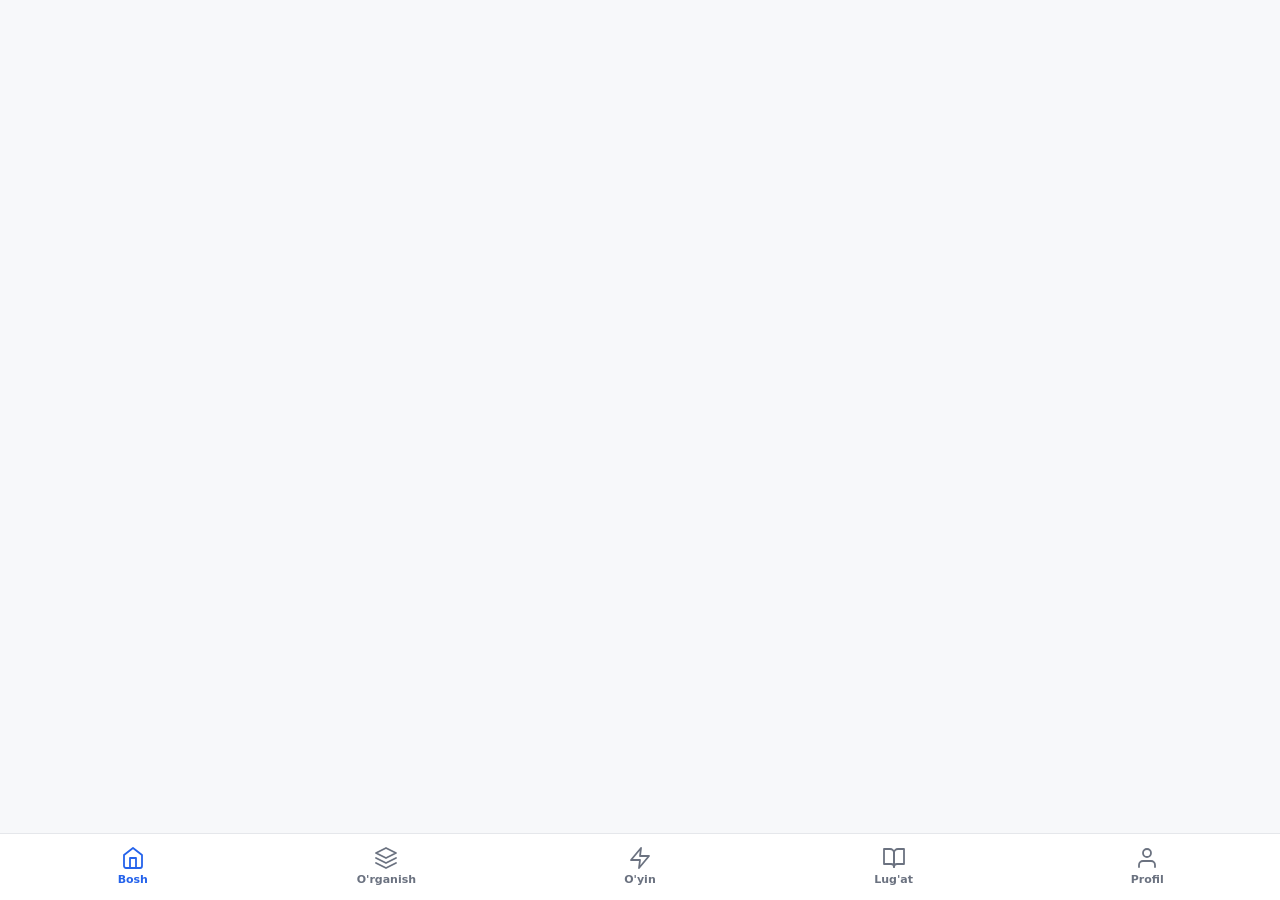
==== commit d47a64b7: "Add files via upload" ====
--- a/index.html
+++ b/index.html
@@ -1,76 +1,88 @@
 <!DOCTYPE html><html lang="uz"><head><meta charset="UTF-8"><meta name="viewport" content="width=device-width,initial-scale=1,viewport-fit=cover"><title>DeutschPower</title>
 <script src="https://telegram.org/js/telegram-web-app.js"></script>
 <style>
-:root{--bg:#fff;--c:#fff;--ln:#e5e5e5;--tx:#4b4b4b;--mu:#8a8a8a;--g:#58cc02;--gd:#46a302;--b:#1cb0f6;--bd:#1899d6;--o:#ff9600;--od:#cc7800;--r:#ff4b4b;--rd:#d33a3a}
-[data-t=dark]{--bg:#131f24;--c:#1f2c34;--ln:#37464f;--tx:#e8eef1;--mu:#8fa0aa}
+:root{--bg:#f7f8fa;--c:#fff;--ln:#e5e7eb;--tx:#111827;--mu:#6b7280;--ac:#2563eb;--ad:#1d4ed8;--ok:#16a34a;--bad:#dc2626}
+[data-t=dark]{--bg:#0f1115;--c:#181b21;--ln:#272b33;--tx:#f3f4f6;--mu:#9ca3af;--ac:#3b82f6;--ad:#2563eb}
 *{box-sizing:border-box;margin:0;-webkit-tap-highlight-color:transparent}
-body{font-weight:600;font-size:16px;font-family:system-ui,-apple-system,"Segoe UI",sans-serif;background:var(--bg);color:var(--tx);padding:14px 14px 100px;padding-top:max(14px,env(safe-area-inset-top))}
-.v{display:none;max-width:480px;margin:auto}.v.on{display:block;animation:in .3s}@keyframes in{from{opacity:0;transform:translateY(8px)}}
-h2{font-size:24px;font-weight:800;margin-bottom:12px}.mu{color:var(--mu);font-size:14px}.row{display:flex;gap:8px;align-items:center}
-.card{background:var(--c);border:2px solid var(--ln);border-bottom-width:5px;border-radius:20px;padding:14px;margin-bottom:12px}
-.btn{display:block;width:100%;padding:14px;border:0;border-radius:16px;font-weight:800;font-size:16px;font-family:inherit;color:#fff;background:var(--g);box-shadow:0 5px 0 var(--gd);text-transform:uppercase;letter-spacing:.5px;margin-bottom:10px;cursor:pointer}
-.btn:active{transform:translateY(4px);box-shadow:0 1px 0 var(--gd)}.bl{background:var(--b);box-shadow:0 5px 0 var(--bd)}.or{background:var(--o);box-shadow:0 5px 0 var(--od)}.gr{background:var(--c);color:var(--mu);border:2px solid var(--ln);box-shadow:0 5px 0 var(--ln)}
-.chip{padding:6px 12px;border-radius:14px;border:2px solid var(--ln);font-weight:800;background:var(--c)}
+body{font-weight:500;font-size:15px;font-family:Inter,system-ui,-apple-system,"Segoe UI",sans-serif;background:var(--bg);color:var(--tx);padding:16px 16px 92px;padding-top:max(16px,env(safe-area-inset-top))}
+.v{display:none;max-width:480px;margin:auto}.v.on{display:block;animation:in .25s}@keyframes in{from{opacity:0}}
+h2{font-size:22px;font-weight:700;margin-bottom:12px;letter-spacing:-.3px}.mu{color:var(--mu);font-size:13px}.row{display:flex;gap:8px;align-items:center}
+.card{background:var(--c);border:1px solid var(--ln);border-radius:14px;padding:16px;margin-bottom:12px}
+.btn{display:block;width:100%;padding:13px;border:0;border-radius:12px;font-weight:600;font-size:15px;font-family:inherit;color:#fff;background:var(--ac);margin-bottom:10px;cursor:pointer}
+.btn:active{background:var(--ad)}.or{background:var(--tx);color:var(--bg)}.gr{background:var(--c);color:var(--tx);border:1px solid var(--ln)}
+.chip{padding:5px 11px;border-radius:999px;border:1px solid var(--ln);font-weight:600;font-size:13px;background:var(--c)}
 .g{display:grid;gap:10px;margin-bottom:12px}.g3{grid-template-columns:repeat(3,1fr)}.g2{grid-template-columns:1fr 1fr}
-.t{text-align:center;padding:14px 4px;margin:0;font-size:13px;font-weight:800;cursor:pointer}.t b{display:block;font-size:30px;margin-bottom:4px}.t:active{transform:translateY(3px)}
-.big{background:var(--g);color:#fff;border-color:var(--gd);font-size:20px;text-transform:uppercase}
-.pb{flex:1;height:14px;border-radius:9px;background:var(--ln);overflow:hidden}.pb i{display:block;height:100%;background:var(--g);border-radius:9px;transition:width .4s}
-.x{border:0;background:none;font-size:24px;color:var(--mu);cursor:pointer}
-.dots{display:flex;gap:10px;flex-wrap:wrap}.dot{width:52px;height:52px;border-radius:50%;display:grid;place-items:center;font-weight:800;border:0;background:var(--ln);color:var(--mu);box-shadow:0 4px 0 #0002;cursor:pointer;font-size:18px}
-.dot.done{background:var(--g);color:#fff;box-shadow:0 4px 0 var(--gd)}.dot.now{background:var(--b);color:#fff;box-shadow:0 4px 0 var(--bd);animation:pl 1.4s infinite}@keyframes pl{50%{transform:scale(1.1)}}
-.opt{display:block;width:100%;text-align:left;padding:14px;margin-bottom:10px;border-radius:16px;border:2px solid var(--ln);border-bottom-width:5px;background:var(--c);color:var(--tx);font-weight:700;font-size:16px;font-family:inherit;cursor:pointer}
-.opt.ok{border-color:var(--g);background:#58cc0222}.opt.bad{border-color:var(--r);background:#ff4b4b22}
-.say{border:0;background:var(--b);color:#fff;border-radius:50%;width:44px;height:44px;font-size:20px;cursor:pointer;box-shadow:0 4px 0 var(--bd)}
-.de{font-size:30px;font-weight:800;margin:8px 0}.tip{background:#ffc80033;border-radius:14px;padding:12px;margin-top:12px;font-size:15px}
-#ov{position:fixed;inset:0;background:var(--bg);z-index:20;padding:14px;padding-top:max(14px,env(safe-area-inset-top));overflow:auto;display:none}#ov>div{max-width:480px;margin:auto}
-nav{position:fixed;left:0;right:0;bottom:0;display:flex;background:var(--c);border-top:2px solid var(--ln);padding:6px 6px max(8px,env(safe-area-inset-bottom));z-index:9}
-nav button{flex:1;border:0;background:none;color:var(--mu);font-size:11px;font-weight:800;padding:6px 0;border-radius:14px;font-family:inherit}nav b{display:block;font-size:22px}nav .on{color:var(--b);background:#1cb0f622}
-.days{display:grid;grid-template-columns:repeat(6,1fr);gap:8px}.day{aspect-ratio:1;border-radius:14px;display:grid;place-items:center;background:var(--ln);color:var(--mu);font-weight:800;font-size:14px}.day.p{background:var(--g);color:#fff}.day.n{background:var(--b);color:#fff}
-.av{width:90px;height:90px;border-radius:50%;object-fit:cover;display:grid;place-items:center;font-size:44px;background:var(--b);margin:0 auto 10px}
-</style></head><body>
+.ic{width:24px;height:24px;fill:none;stroke:currentColor;stroke-width:1.8;stroke-linecap:round;stroke-linejoin:round}
+.t{text-align:center;padding:16px 4px;margin:0;font-size:13px;font-weight:600;cursor:pointer}.t .ic{display:block;margin:0 auto 8px;color:var(--ac)}
+.big{background:var(--ac);color:#fff;border-color:var(--ac);font-size:16px;margin-bottom:12px}.big .ic{color:#fff}
+.pb{flex:1;height:8px;border-radius:9px;background:var(--ln);overflow:hidden}.pb i{display:block;height:100%;background:var(--ac);border-radius:9px;transition:width .4s}
+.x{border:0;background:none;font-size:22px;color:var(--mu);cursor:pointer}
+.dots{display:flex;gap:10px;flex-wrap:wrap}.dot{width:46px;height:46px;border-radius:50%;display:grid;place-items:center;font-weight:600;border:1px solid var(--ln);background:var(--bg);color:var(--mu);cursor:pointer;font-size:15px}
+.dot.done{background:var(--ac);border-color:var(--ac);color:#fff}.dot.now{border:2px solid var(--ac);color:var(--ac)}
+.opt{display:block;width:100%;text-align:left;padding:14px;margin-bottom:10px;border-radius:12px;border:1px solid var(--ln);background:var(--c);color:var(--tx);font-weight:500;font-size:15px;font-family:inherit;cursor:pointer}
+.opt.ok{border-color:var(--ok);background:#16a34a18}.opt.bad{border-color:var(--bad);background:#dc262618}
+.say{border:1px solid var(--ln);background:var(--c);color:var(--ac);border-radius:50%;width:40px;height:40px;cursor:pointer;display:inline-grid;place-items:center}
+.de{font-size:28px;font-weight:700;margin:8px 0;letter-spacing:-.5px}.tip{background:var(--bg);border-radius:10px;padding:12px;margin-top:12px;font-size:14px}
+#ov{position:fixed;inset:0;background:var(--bg);z-index:20;padding:16px;padding-top:max(16px,env(safe-area-inset-top));overflow:auto;display:none}#ov>div{max-width:480px;margin:auto}
+nav{position:fixed;left:0;right:0;bottom:0;display:flex;background:var(--c);border-top:1px solid var(--ln);padding:6px 6px max(8px,env(safe-area-inset-bottom));z-index:9}
+nav button{flex:1;border:0;background:none;color:var(--mu);font-size:11px;font-weight:600;padding:6px 0;font-family:inherit}nav .ic{display:block;margin:0 auto 3px}nav .on{color:var(--ac)}
+.days{display:grid;grid-template-columns:repeat(6,1fr);gap:8px}.day{aspect-ratio:1;border-radius:10px;display:grid;place-items:center;background:var(--c);border:1px solid var(--ln);color:var(--mu);font-weight:600;font-size:13px}.day.p{background:var(--ac);border-color:var(--ac);color:#fff}.day.n{border:2px solid var(--ac);color:var(--ac)}
+.av{width:84px;height:84px;border-radius:50%;object-fit:cover;display:grid;place-items:center;font-size:34px;font-weight:700;background:var(--ac);color:#fff;margin:0 auto 10px}
+.rs{width:72px;height:72px;border-radius:50%;background:var(--ac);margin:0 auto 14px;position:relative}.rs:after{content:"";position:absolute;left:25px;top:16px;width:18px;height:30px;border:solid #fff;border-width:0 4px 4px 0;transform:rotate(45deg)}
+.st{margin:0;padding:14px}.st b{display:block;font-size:20px;font-weight:700;margin-bottom:2px}
+.wk{display:flex;gap:8px;align-items:flex-end;height:90px}.wk div{flex:1;text-align:center;font-size:11px;color:var(--mu)}.wk i{display:block;border-radius:6px;background:var(--ac);min-height:3px;margin-bottom:4px}
+</style></head><body><svg width="0" height="0" style="position:absolute"><defs><symbol id="i-home" viewBox="0 0 24 24"><path d="M3 9l9-7 9 7v11a2 2 0 0 1-2 2H5a2 2 0 0 1-2-2z"/><path d="M9 22V12h6v10"/></symbol><symbol id="i-layers" viewBox="0 0 24 24"><path d="M12 2 2 7l10 5 10-5-10-5z"/><path d="M2 17l10 5 10-5"/><path d="M2 12l10 5 10-5"/></symbol><symbol id="i-zap" viewBox="0 0 24 24"><path d="M13 2 3 14h9l-1 8 10-12h-9l1-8z"/></symbol><symbol id="i-book" viewBox="0 0 24 24"><path d="M2 3h6a4 4 0 0 1 4 4v14a3 3 0 0 0-3-3H2z"/><path d="M22 3h-6a4 4 0 0 0-4 4v14a3 3 0 0 1 3-3h7z"/></symbol><symbol id="i-user" viewBox="0 0 24 24"><path d="M20 21v-2a4 4 0 0 0-4-4H8a4 4 0 0 0-4 4v2"/><circle cx="12" cy="7" r="4"/></symbol><symbol id="i-repeat" viewBox="0 0 24 24"><path d="M17 1l4 4-4 4"/><path d="M3 11V9a4 4 0 0 1 4-4h14"/><path d="M7 23l-4-4 4-4"/><path d="M21 13v2a4 4 0 0 1-4 4H3"/></symbol><symbol id="i-cal" viewBox="0 0 24 24"><rect x="3" y="4" width="18" height="18" rx="2"/><path d="M16 2v4M8 2v4M3 10h18"/></symbol><symbol id="i-flag" viewBox="0 0 24 24"><path d="M4 15s1-1 4-1 5 2 8 2 4-1 4-1V3s-1 1-4 1-5-2-8-2-4 1-4 1z"/><path d="M4 22v-7"/></symbol><symbol id="i-mic" viewBox="0 0 24 24"><path d="M12 1a3 3 0 0 0-3 3v8a3 3 0 0 0 6 0V4a3 3 0 0 0-3-3z"/><path d="M19 10v2a7 7 0 0 1-14 0v-2M12 19v4"/></symbol><symbol id="i-file" viewBox="0 0 24 24"><path d="M14 2H6a2 2 0 0 0-2 2v16a2 2 0 0 0 2 2h12a2 2 0 0 0 2-2V8z"/><path d="M14 2v6h6M16 13H8M16 17H8"/></symbol><symbol id="i-vol" viewBox="0 0 24 24"><path d="M11 5 6 9H2v6h4l5 4V5z"/><path d="M15.54 8.46a5 5 0 0 1 0 7.07M19.07 4.93a10 10 0 0 1 0 14.14"/></symbol></defs></svg>
 <main id="home" class="v on"></main><main id="learn" class="v"></main><main id="game" class="v"></main><main id="dict" class="v"></main><main id="me" class="v"></main><main id="plan" class="v"></main>
 <div id="ov"><div id="ovc"></div></div>
-<nav><button data-v="home" class="on"><b>🏠</b>Bosh</button><button data-v="learn"><b>📚</b>O'rganish</button><button data-v="game"><b>🎮</b>O'yin</button><button data-v="dict"><b>📖</b>Lug'at</button><button data-v="me"><b>👤</b>Profil</button></nav>
+<nav><button data-v="home" class="on"><svg class="ic"><use href="#i-home"/></svg>Bosh</button><button data-v="learn"><svg class="ic"><use href="#i-layers"/></svg>O'rganish</button><button data-v="game"><svg class="ic"><use href="#i-zap"/></svg>O'yin</button><button data-v="dict"><svg class="ic"><use href="#i-book"/></svg>Lug'at</button><button data-v="me"><svg class="ic"><use href="#i-user"/></svg>Profil</button></nav>
 <script>
 const tg=Telegram.WebApp;tg.ready();tg.expand();
 const $=s=>document.querySelector(s),shuf=a=>[...a].sort(()=>Math.random()-.5),msg=t=>tg.showAlert?tg.showAlert(t):alert(t);
-let S={xp:0,streak:0,day:"",today:0,theme:matchMedia("(prefers-color-scheme:dark)").matches?"dark":"light",snd:1,done:{},mist:[],start:"",best:0},T=[],V={},AC,OVC,cur="home",R={};
+let S={xp:0,streak:0,day:"",today:0,theme:matchMedia("(prefers-color-scheme:dark)").matches?"dark":"light",snd:1,done:{},mist:[],start:"",best:0,bs:0,qt:0,qo:0,time:0,kw:{},hist:{},goal:50},T=[],V={},AC,OVC,cur="home",R={};
 try{Object.assign(S,JSON.parse(localStorage.dp2||"{}"))}catch(e){}
 const ds=o=>new Date(Date.now()-o*864e5).toISOString().slice(0,10);
-if(S.day!==ds(0)){S.streak=S.day===ds(1)?S.streak+1:1;S.day=ds(0);S.today=0}if(!S.start)S.start=ds(0);
+if(S.day!==ds(0)){S.streak=S.day===ds(1)?S.streak+1:1;S.day=ds(0);S.today=0}if(!S.start)S.start=ds(0);S.bs=Math.max(S.bs||0,S.streak);
 const save=()=>{try{localStorage.dp2=JSON.stringify(S);tg.CloudStorage.setItem("dp2",JSON.stringify(S))}catch(e){}};
-function theme(){document.documentElement.dataset.t=S.theme;try{tg.setHeaderColor(S.theme=="dark"?"#131f24":"#ffffff");tg.setBackgroundColor(S.theme=="dark"?"#131f24":"#ffffff")}catch(e){}}theme();
+function theme(){document.documentElement.dataset.t=S.theme;try{tg.setHeaderColor(S.theme=="dark"?"#0f1115":"#f7f8fa");tg.setBackgroundColor(S.theme=="dark"?"#0f1115":"#f7f8fa")}catch(e){}}theme();
 function snd(k){if(!S.snd)return;try{AC=AC||new AudioContext();const n=AC.currentTime;({ok:[[660,0],[880,.1]],bad:[[220,0],[160,.12]],win:[[523,0],[659,.12],[784,.24],[1047,.36]]})[k].forEach(([f,t])=>{const o=AC.createOscillator(),g=AC.createGain();o.type="triangle";o.frequency.value=f;g.gain.setValueAtTime(.25,n+t);g.gain.exponentialRampToValueAtTime(.001,n+t+.2);o.connect(g).connect(AC.destination);o.start(n+t);o.stop(n+t+.22)})}catch(e){}
 try{tg.HapticFeedback.notificationOccurred(k=="bad"?"error":"success")}catch(e){}}
 const say=t=>{try{const u=new SpeechSynthesisUtterance(t);u.lang="de-DE";u.rate=.85;speechSynthesis.cancel();speechSynthesis.speak(u)}catch(e){}};
-const gain=n=>{S.xp+=n;S.today+=n;save()};
-const top=()=>`<div class="row" style="margin-bottom:14px"><span class="chip">🔥 ${S.streak}</span><span class="chip">⭐ ${S.xp}</span><span class="chip" style="margin-left:auto">🎯 ${Math.min(S.today,50)}/50</span></div>`;
+const gain=n=>{S.xp+=n;S.today+=n;S.hist[ds(0)]=(S.hist[ds(0)]||0)+n;save()};
+const hdr=()=>`<div class="row" style="margin-bottom:14px"><span class="chip">Streak ${S.streak}</span><span class="chip">${S.xp} XP</span><span class="chip" style="margin-left:auto">Maqsad ${Math.min(S.today,S.goal)}/${S.goal}</span></div>`;
 const flat=()=>T.flatMap((t,ti)=>t.l.map((l,li)=>({l,ti,li,k:ti+"-"+li})));
 const nextL=()=>flat().find(x=>x.l.p&&!S.done[x.k]);
 function go(v){cur=v;document.querySelectorAll(".v").forEach(e=>e.classList.toggle("on",e.id==v));document.querySelectorAll("nav button").forEach(b=>b.classList.toggle("on",b.dataset.v==v));R[v]();scrollTo(0,0)}
 document.querySelectorAll("nav button").forEach(b=>b.onclick=()=>go(b.dataset.v));
 const ov=h=>{$("#ovc").innerHTML=h;$("#ov").style.display="block"},cl=()=>{OVC&&OVC();OVC=0;$("#ov").style.display="none";R[cur]()};
 const hd=p=>`<div class="row" style="margin-bottom:18px"><button class="x" onclick="cl()">✕</button><div class="pb"><i style="width:${p*100}%"></i></div></div>`;
-const tile=(e,n,f)=>`<div class="card t" onclick="${f}"><b>${e}</b>${n}</div>`;
-R.home=()=>{const n=nextL();$("#home").innerHTML=top()+(n?`<div class="card"><div class="mu">Davom etish</div><h2 style="margin:4px 0 10px">${T[n.ti].i} ${n.l.t}</h2><button class="btn" onclick="lesson(${n.ti},${n.li})">Boshlash</button></div>`:"")+
-`<div class="g g3">${tile("🔁","Takrorlash","review()")}${tile("📅","Kunlik mashq","daily()")}${tile("📚","Darslar","go('learn')")}</div>
-<div class="card t big" onclick="go('game')"><b>🎮</b>O'yinga kirish</div>
-<div class="g g2">${tile("📖","Lug'at","go('dict')")}${tile("🗓","90 kunlik reja","go('plan')")}${tile("🎙","Gapirish","tg.openTelegramLink('https://t.me/DeutschMasterUzBot')")}${tile("📝","Mock imtihon","msg('📝 Mock imtihon keyingi bosqichda qo\\'shiladi')")}</div>`};
-R.learn=()=>{const nx=nextL();$("#learn").innerHTML=top()+"<h2>O'rganish</h2>"+T.map((t,ti)=>`<div class="card"><div style="font-weight:800;font-size:18px;margin-bottom:10px">${t.i} ${ti+1}. ${t.n}</div><div class="dots">${t.l.map((l,li)=>{const k=ti+"-"+li,d=S.done[k],now=nx&&nx.k==k;return `<button class="dot ${d?"done":now?"now":""}" onclick="${d||now?`lesson(${ti},${li})`:`msg('${l.p?"Avval oldingi darsni tugating":"Bu dars tez orada qo\\'shiladi"}')`}">${d?"✓":l.p?li+1:"🔒"}</button>`}).join("")}</div></div>`).join("")};
-function lesson(ti,li){const l=T[ti].l[li],P=l.p;let i=0;const step=()=>{if(i>=P.length+(l.g?1:0))return qz();if(i==P.length)return ov(hd(.8)+`<h2>💡 Qoida</h2><div class="card">${l.g}</div><button class="btn" onclick="nxt()">Davom etish</button>`);const[a,b]=P[i];ov(hd(i/(P.length+1))+`<div class="mu">${l.t}</div><div class="card" style="text-align:center"><div class="de">${a}</div><button class="say" onclick="say('${a.replace(/'/g,"\\'")}')">🔊</button><p style="margin-top:12px;font-size:18px">${b}</p></div><button class="btn" onclick="nxt()">Keyingi</button>`);say(a)};
-window.nxt=()=>{i++;step()};const qz=()=>quiz(shuf(P).slice(0,5),P.concat(T.flatMap(t=>t.l.flatMap(x=>x.p||[]))),l.t,(sc,n)=>{S.done[ti+"-"+li]=1;gain(15+sc*3);snd("win");ov(`<div style="text-align:center;padding-top:60px"><div style="font-size:80px">🎉</div><h2>Dars tugadi!</h2><p class="mu">${sc}/${n} to'g'ri • +${15+sc*3} XP</p><br><button class="btn" onclick="cl()">Davom etish</button></div>`)});step()}
-function quiz(items,pool,title,fin){let i=0,sc=0,lk=0,c;const q=()=>{if(i>=items.length)return fin(sc,items.length);c=items[i];const o=shuf([c[1],...shuf(pool.filter(p=>p[1]!=c[1])).slice(0,3).map(p=>p[1])]);window.o=o;ov(hd(i/items.length)+`<div class="mu">${title}</div><div class="card" style="text-align:center"><p class="mu">Tarjimasi qaysi?</p><div class="de">${c[0]}</div><button class="say" onclick="say('${c[0].replace(/'/g,"\\'")}')">🔊</button></div>`+o.map((x,j)=>`<button class="opt" onclick="pk(${j})">${x}</button>`).join("")+`<div id="fb"></div>`);lk=0};
-window.pk=j=>{if(lk)return;lk=1;const ok=window.o[j]==c[1],b=document.querySelectorAll(".opt");b[j].classList.add(ok?"ok":"bad");if(!ok){b[window.o.indexOf(c[1])].classList.add("ok");if(!S.mist.some(m=>m[0]==c[0]))S.mist.push([c[0],c[1]])}else sc++;snd(ok?"ok":"bad");save();$("#fb").innerHTML=`<button class="btn ${ok?"":"or"}" onclick="qn()">Davom etish</button>`};window.qn=()=>{i++;q()};q()}
+const tile=(e,n,f)=>`<div class="card t" onclick="${f}"><svg class="ic"><use href="#i-${e}"/></svg>${n}</div>`;
+R.home=()=>{const n=nextL();$("#home").innerHTML=hdr()+(n?`<div class="card"><div class="mu">Davom etish</div><h2 style="margin:4px 0 10px">${n.l.t}</h2><button class="btn" onclick="lesson(${n.ti},${n.li})">Boshlash</button></div>`:"")+
+`<div class="g g3">${tile("repeat","Takrorlash","review()")}${tile("cal","Kunlik mashq","daily()")}${tile("layers","Darslar","go('learn')")}</div>
+<div class="card t big" onclick="go('game')"><svg class="ic"><use href="#i-zap"/></svg>O'yinga kirish</div>
+<div class="g g2">${tile("book","Lug'at","go('dict')")}${tile("flag","90 kunlik reja","go('plan')")}${tile("mic","Gapirish","tg.openTelegramLink('https://t.me/DeutschMasterUzBot')")}${tile("file","Mock imtihon","msg(' Mock imtihon keyingi bosqichda qo\\'shiladi')")}</div>`};
+R.learn=()=>{const nx=nextL();$("#learn").innerHTML=hdr()+"<h2>O'rganish</h2>"+T.map((t,ti)=>`<div class="card"><div style="font-weight:800;font-size:18px;margin-bottom:10px">${ti+1}. ${t.n}</div><div class="dots">${t.l.map((l,li)=>{const k=ti+"-"+li,d=S.done[k],now=nx&&nx.k==k;return `<button class="dot ${d?"done":now?"now":""}" onclick="${d||now?`lesson(${ti},${li})`:`msg('${l.p?"Avval oldingi darsni tugating":"Bu dars tez orada qo\\'shiladi"}')`}">${d?"✓":l.p?li+1:"•"}</button>`}).join("")}</div></div>`).join("")};
+function lesson(ti,li){const l=T[ti].l[li],P=l.p;let i=0;const step=()=>{if(i>=P.length+(l.g?1:0))return qz();if(i==P.length)return ov(hd(.8)+`<h2> Qoida</h2><div class="card">${l.g}</div><button class="btn" onclick="nxt()">Davom etish</button>`);const[a,b]=P[i];ov(hd(i/(P.length+1))+`<div class="mu">${l.t}</div><div class="card" style="text-align:center"><div class="de">${a}</div><button class="say" onclick="say('${a.replace(/'/g,"\\'")}')"><svg class="ic" style="width:20px;height:20px"><use href="#i-vol"/></svg></button><p style="margin-top:12px;font-size:18px">${b}</p></div><button class="btn" onclick="nxt()">Keyingi</button>`);say(a)};
+window.nxt=()=>{i++;step()};const qz=()=>quiz(shuf(P).slice(0,5),P.concat(T.flatMap(t=>t.l.flatMap(x=>x.p||[]))),l.t,(sc,n)=>{S.done[ti+"-"+li]=1;gain(15+sc*3);snd("win");ov(`<div style="text-align:center;padding-top:60px"><div class="rs"></div><h2>Dars tugadi!</h2><p class="mu">${sc}/${n} to'g'ri • +${15+sc*3} XP</p><br><button class="btn" onclick="cl()">Davom etish</button></div>`)});step()}
+function quiz(items,pool,title,fin){let i=0,sc=0,lk=0,c;const q=()=>{if(i>=items.length)return fin(sc,items.length);c=items[i];const o=shuf([c[1],...shuf(pool.filter(p=>p[1]!=c[1])).slice(0,3).map(p=>p[1])]);window.o=o;ov(hd(i/items.length)+`<div class="mu">${title}</div><div class="card" style="text-align:center"><p class="mu">Tarjimasi qaysi?</p><div class="de">${c[0]}</div><button class="say" onclick="say('${c[0].replace(/'/g,"\\'")}')"><svg class="ic" style="width:20px;height:20px"><use href="#i-vol"/></svg></button></div>`+o.map((x,j)=>`<button class="opt" onclick="pk(${j})">${x}</button>`).join("")+`<div id="fb"></div>`);lk=0};
+window.pk=j=>{if(lk)return;lk=1;const ok=window.o[j]==c[1],b=document.querySelectorAll(".opt");b[j].classList.add(ok?"ok":"bad");if(!ok){b[window.o.indexOf(c[1])].classList.add("ok");if(!S.mist.some(m=>m[0]==c[0]))S.mist.push([c[0],c[1]])}else{sc++;S.kw[c[0]]=1}S.qt++;S.qo+=ok?1:0;snd(ok?"ok":"bad");save();$("#fb").innerHTML=`<button class="btn ${ok?"":"or"}" onclick="qn()">Davom etish</button>`};window.qn=()=>{i++;q()};q()}
 const allW=()=>Object.values(V).flat();
-const daily=()=>quiz(shuf(allW()).slice(0,10),allW(),"Kunlik mashq",(sc,n)=>{gain(sc*3);snd("win");ov(`<div style="text-align:center;padding-top:60px"><div style="font-size:80px">${sc>7?"🏆":"💪"}</div><h2>${sc}/${n}</h2><p class="mu">+${sc*3} XP</p><br><button class="btn" onclick="cl()">Yopish</button></div>`)});
-function review(){if(!S.mist.length)return msg("🎉 Xatolar daftari bo'sh! Xato qilsangiz, so'zlar shu yerga tushadi.");const L=shuf(S.mist);let i=0;const s=()=>{if(i>=L.length)return cl();ov(hd(i/L.length)+`<h2>🔁 Takrorlash</h2><div class="card" style="text-align:center"><div class="de">${L[i][0]}</div><p class="mu" id="tr" style="font-size:20px;margin:10px 0">Tarjimani ko'rish uchun bosing</p></div><button class="btn bl" onclick="$('#tr').textContent='${L[i][1].replace(/'/g,"\\'")}'">Ko'rsatish</button><button class="btn" onclick="rk(1)">✅ Esladim</button><button class="btn or" onclick="rk(0)">🔁 Yana takror</button>`);say(L[i][0])};window.rk=y=>{if(y){S.mist=S.mist.filter(m=>m[0]!=L[i][0]);gain(5);snd("ok");save()}i++;s()};s()}
-R.game=()=>{$("#game").innerHTML=top()+`<h2>O'yin</h2><div class="card"><h2 style="font-size:20px">⚡ Artikl Blitz</h2><p class="mu" style="margin-bottom:10px">45 soniyada der/die/das ni toping. Rekord: ${S.best}</p><button class="btn" onclick="blitz()">O'ynash</button></div><div class="card"><h2 style="font-size:20px">⚔️ So'z jangi (do'stlar bilan)</h2><p class="mu" style="margin-bottom:10px">Xona oching, do'stlaringiz qo'shilsin, kim ko'p so'z topsa g'olib. Server qismi tayyor bo'lgach ochiladi.</p><button class="btn gr" onclick="msg('⚔️ Tez orada! Hozir Artikl Blitz bilan mashq qiling.')">🔒 Tez orada</button></div>`};
+const daily=()=>quiz(shuf(allW()).slice(0,10),allW(),"Kunlik mashq",(sc,n)=>{gain(sc*3);snd("win");ov(`<div style="text-align:center;padding-top:60px"><div class="rs"></div><h2>${sc}/${n}</h2><p class="mu">+${sc*3} XP</p><br><button class="btn" onclick="cl()">Yopish</button></div>`)});
+function review(){if(!S.mist.length)return msg(" Xatolar daftari bo'sh! Xato qilsangiz, so'zlar shu yerga tushadi.");const L=shuf(S.mist);let i=0;const s=()=>{if(i>=L.length)return cl();ov(hd(i/L.length)+`<h2> Takrorlash</h2><div class="card" style="text-align:center"><div class="de">${L[i][0]}</div><p class="mu" id="tr" style="font-size:20px;margin:10px 0">Tarjimani ko'rish uchun bosing</p></div><button class="btn bl" onclick="$('#tr').textContent='${L[i][1].replace(/'/g,"\\'")}'">Ko'rsatish</button><button class="btn" onclick="rk(1)"> Esladim</button><button class="btn or" onclick="rk(0)"> Yana takror</button>`);say(L[i][0])};window.rk=y=>{if(y){S.mist=S.mist.filter(m=>m[0]!=L[i][0]);gain(5);snd("ok");save()}i++;s()};s()}
+R.game=()=>{$("#game").innerHTML=hdr()+`<h2>O'yin</h2><div class="card"><h2 style="font-size:20px"> Artikl Blitz</h2><p class="mu" style="margin-bottom:10px">45 soniyada der/die/das ni toping. Rekord: ${S.best}</p><button class="btn" onclick="blitz()">O'ynash</button></div><div class="card"><h2 style="font-size:20px"> So'z jangi (do'stlar bilan)</h2><p class="mu" style="margin-bottom:10px">Xona oching, do'stlaringiz qo'shilsin, kim ko'p so'z topsa g'olib. Server qismi tayyor bo'lgach ochiladi.</p><button class="btn gr" onclick="msg(' Tez orada! Hozir Artikl Blitz bilan mashq qiling.')"> Tez orada</button></div>`};
 function blitz(){const N=shuf(allW().filter(w=>/^(der|die|das) /.test(w[0])));let i=0,sc=0,t=45,a;const iv=setInterval(()=>{t--;const e=$("#tm");if(e)e.textContent="⏱ "+t;if(t<=0){clearInterval(iv);end()}},1000);OVC=()=>clearInterval(iv);
-const q=()=>{const w=N[i%N.length][0];a=w.split(" ")[0];ov(hd(1-t/45)+`<div class="row" style="justify-content:space-between"><b id="tm">⏱ ${t}</b><b>✅ ${sc}</b></div><div class="card" style="text-align:center;margin-top:14px"><p class="mu">Qaysi artikl?</p><div class="de">${w.slice(a.length+1)}</div></div><div class="g g3">${["der","die","das"].map(x=>`<button class="btn bl" onclick="ap('${x}')">${x}</button>`).join("")}</div>`)};
+const q=()=>{const w=N[i%N.length][0];a=w.split(" ")[0];ov(hd(1-t/45)+`<div class="row" style="justify-content:space-between"><b id="tm">⏱ ${t}</b><b> ${sc}</b></div><div class="card" style="text-align:center;margin-top:14px"><p class="mu">Qaysi artikl?</p><div class="de">${w.slice(a.length+1)}</div></div><div class="g g3">${["der","die","das"].map(x=>`<button class="btn bl" onclick="ap('${x}')">${x}</button>`).join("")}</div>`)};
 window.ap=x=>{if(x==a){sc++;snd("ok");gain(2)}else{snd("bad");t=Math.max(1,t-3)}i++;q()};
-const end=()=>{OVC=0;if(sc>S.best)S.best=sc;save();snd("win");ov(`<div style="text-align:center;padding-top:60px"><div style="font-size:80px">⚡</div><h2>${sc} ta to'g'ri</h2><p class="mu">Rekord: ${S.best}</p><br><button class="btn" onclick="cl()">Yopish</button></div>`)};q()}
-R.dict=()=>{$("#dict").innerHTML=top()+`<h2>Lug'at</h2><input id="sq" placeholder="Qidirish..." style="width:100%;padding:12px;border-radius:14px;border:2px solid var(--ln);background:var(--c);color:var(--tx);font-size:16px;margin-bottom:12px"><div id="dl"></div>`;const f=()=>{const s=$("#sq").value.toLowerCase();$("#dl").innerHTML=allW().filter(w=>(w[0]+w[1]).toLowerCase().includes(s)).map(w=>`<div class="card row" style="padding:10px 14px;margin-bottom:8px"><div style="flex:1"><b>${w[0]}</b><div class="mu">${w[1]}</div></div><button class="say" onclick="say(this.dataset.w)" data-w="${w[0]}">🔊</button></div>`).join("")};$("#sq").oninput=f;f()};
+const end=()=>{OVC=0;if(sc>S.best)S.best=sc;save();snd("win");ov(`<div style="text-align:center;padding-top:60px"><div class="rs"></div><h2>${sc} ta to'g'ri</h2><p class="mu">Rekord: ${S.best}</p><br><button class="btn" onclick="cl()">Yopish</button></div>`)};q()}
+R.dict=()=>{$("#dict").innerHTML=hdr()+`<h2>Lug'at</h2><input id="sq" placeholder="Qidirish..." style="width:100%;padding:12px;border-radius:14px;border:2px solid var(--ln);background:var(--c);color:var(--tx);font-size:16px;margin-bottom:12px"><div id="dl"></div>`;const f=()=>{const s=$("#sq").value.toLowerCase();$("#dl").innerHTML=allW().filter(w=>(w[0]+w[1]).toLowerCase().includes(s)).map(w=>`<div class="card row" style="padding:10px 14px;margin-bottom:8px"><div style="flex:1"><b>${w[0]}</b><div class="mu">${w[1]}</div></div><button class="say" onclick="say(this.dataset.w)" data-w="${w[0]}"><svg class="ic" style="width:20px;height:20px"><use href="#i-vol"/></svg></button></div>`).join("")};$("#sq").oninput=f;f()};
 R.plan=()=>{const d=Math.floor((Date.now()-new Date(S.start))/864e5)+1,F=flat();$("#plan").innerHTML=`<div class="row"><button class="x" onclick="go('home')">←</button><h2 style="margin:0">90 kunlik reja</h2></div><p class="mu" style="margin:8px 0 14px">Bugun: ${d}-kun. Har kuni bitta dars va kunlik mashq.</p><div class="days">${[...Array(90)].map((_,i)=>`<div class="day ${i+1<d?"p":i+1==d?"n":""}" onclick="msg('${i+1}-kun: ${i<F.length?F[i].l.t.replace(/'/g,"\\'"):"Takrorlash va mock imtihon"}')">${i+1}</div>`).join("")}</div>`};
-R.me=()=>{const u=tg.initDataUnsafe?.user||{},rk=S.xp>=1500?"👑 Meister":S.xp>=500?"⚡ Profi":S.xp>=100?"🔍 Entdecker":"🌱 Anfänger";$("#me").innerHTML=`<div class="card" style="text-align:center">${u.photo_url?`<img class="av" src="${u.photo_url}">`:`<div class="av">🙂</div>`}<h2 style="margin:0">${u.first_name||"O'quvchi"}</h2><p class="mu">${rk}</p></div><div class="g g3"><div class="card t"><b>🔥</b>${S.streak} kun</div><div class="card t"><b>⭐</b>${S.xp} XP</div><div class="card t"><b>✅</b>${Object.keys(S.done).length} dars</div></div><button class="btn bl" onclick="S.theme=S.theme=='dark'?'light':'dark';save();theme();R.me()">${S.theme=="dark"?"☀️ Yorug' rejim":"🌙 Qorong'u rejim"}</button><button class="btn or" onclick="S.snd=S.snd?0:1;save();R.me()">${S.snd?"🔊 Ovoz yoqilgan":"🔇 Ovoz o'chirilgan"}</button>`};
-Promise.all([fetch("vocab.json").then(r=>r.json()),fetch("lessons.json").then(r=>r.json())]).then(([v,t])=>{V=v;T=t;go("home")}).catch(()=>{document.body.innerHTML="<p style='padding:30px'>⚠️ Fayllar yuklanmadi</p>"});
+const BD=[["Birinchi qadam",()=>S.xp>=10],["3 kunlik streak",()=>S.bs>=3],["7 kunlik streak",()=>S.bs>=7],["100 XP",()=>S.xp>=100],["500 XP",()=>S.xp>=500],["10 ta dars",()=>Object.keys(S.done).length>=10],["50 ta so'z",()=>Object.keys(S.kw).length>=50],["Aniqlik 90%",()=>S.qt>=20&&S.qo/S.qt>=.9]];
+R.me=()=>{const u=tg.initDataUnsafe?.user||{},RK=[[0,"Boshlovchi"],[100,"O'rganuvchi"],[500,"Tajribali"],[1500,"Ustoz"]],r=RK.filter(x=>S.xp>=x[0]).pop(),nx=RK.find(x=>x[0]>S.xp),p=nx?(S.xp-r[0])/(nx[0]-r[0]):1,nm=u.first_name||"O'quvchi",acc=S.qt?Math.round(S.qo/S.qt*100):0,d=[...Array(7)].map((_,i)=>ds(6-i)),mx=Math.max(20,...d.map(x=>S.hist[x]||0)),st=(a,b)=>`<div class="card st"><b>${a}</b><span class="mu">${b}</span></div>`;
+$("#me").innerHTML=`<div class="card" style="text-align:center">${u.photo_url?`<img class="av" src="${u.photo_url}">`:`<div class="av">${nm[0]}</div>`}<h2 style="margin:0">${nm}</h2><p class="mu">${u.username?"@"+u.username+" · ":""}${r[1]} · ${S.start} dan beri</p><div class="pb" style="margin:14px 0 6px"><i style="width:${p*100}%"></i></div><p class="mu">${nx?S.xp+" / "+nx[0]+" XP":"Eng yuqori daraja"}</p></div>
+<div class="g g2">${st(S.streak+" kun","Joriy streak")}${st(S.bs+" kun","Eng uzun streak")}${st(S.xp,"Jami XP")}${st(Object.keys(S.kw).length,"Yodlangan so'zlar")}${st(Object.keys(S.done).length+" / "+flat().filter(x=>x.l.p).length,"Tugagan darslar")}${st(acc+"%","Aniqlik")}${st(Math.floor(S.time/60)+" daq","O'qish vaqti")}${st(S.today+" XP","Bugun")}</div>
+<h2 style="font-size:17px">Oxirgi 7 kun</h2><div class="card"><div class="wk">${d.map(x=>`<div><i style="height:${(S.hist[x]||0)/mx*60}px"></i>${["Ya","Du","Se","Ch","Pa","Ju","Sh"][new Date(x).getUTCDay()]}</div>`).join("")}</div></div>
+<h2 style="font-size:17px">Yutuqlar</h2><div class="g g2">${BD.map(([n,f])=>`<div class="card st" style="opacity:${f()?1:.4}"><b style="font-size:14px">${n}</b><span class="mu">${f()?"Olingan":"Yopiq"}</span></div>`).join("")}</div>
+<h2 style="font-size:17px">Sozlamalar</h2><div class="card"><div class="mu" style="margin-bottom:8px">Kunlik maqsad (XP)</div><div class="row">${[30,50,100].map(n=>`<button class="btn ${S.goal==n?"":"gr"}" style="margin:0" onclick="S.goal=${n};save();R.me()">${n}</button>`).join("")}</div></div>
+<button class="btn gr" onclick="S.theme=S.theme=='dark'?'light':'dark';save();theme();R.me()">${S.theme=="dark"?"Yorug' rejim":"Qorong'u rejim"}</button><button class="btn gr" onclick="S.snd=S.snd?0:1;save();R.me()">${S.snd?"Ovoz: yoqilgan":"Ovoz: o'chirilgan"}</button>`};
+setInterval(()=>{if(!document.hidden){S.time+=10;save()}},10000);
+Promise.all([fetch("vocab.json").then(r=>r.json()),fetch("lessons.json").then(r=>r.json())]).then(([v,t])=>{V=v;T=t;go("home")}).catch(()=>{document.body.innerHTML="<p style='padding:30px'> Fayllar yuklanmadi</p>"});
 </script></body></html>
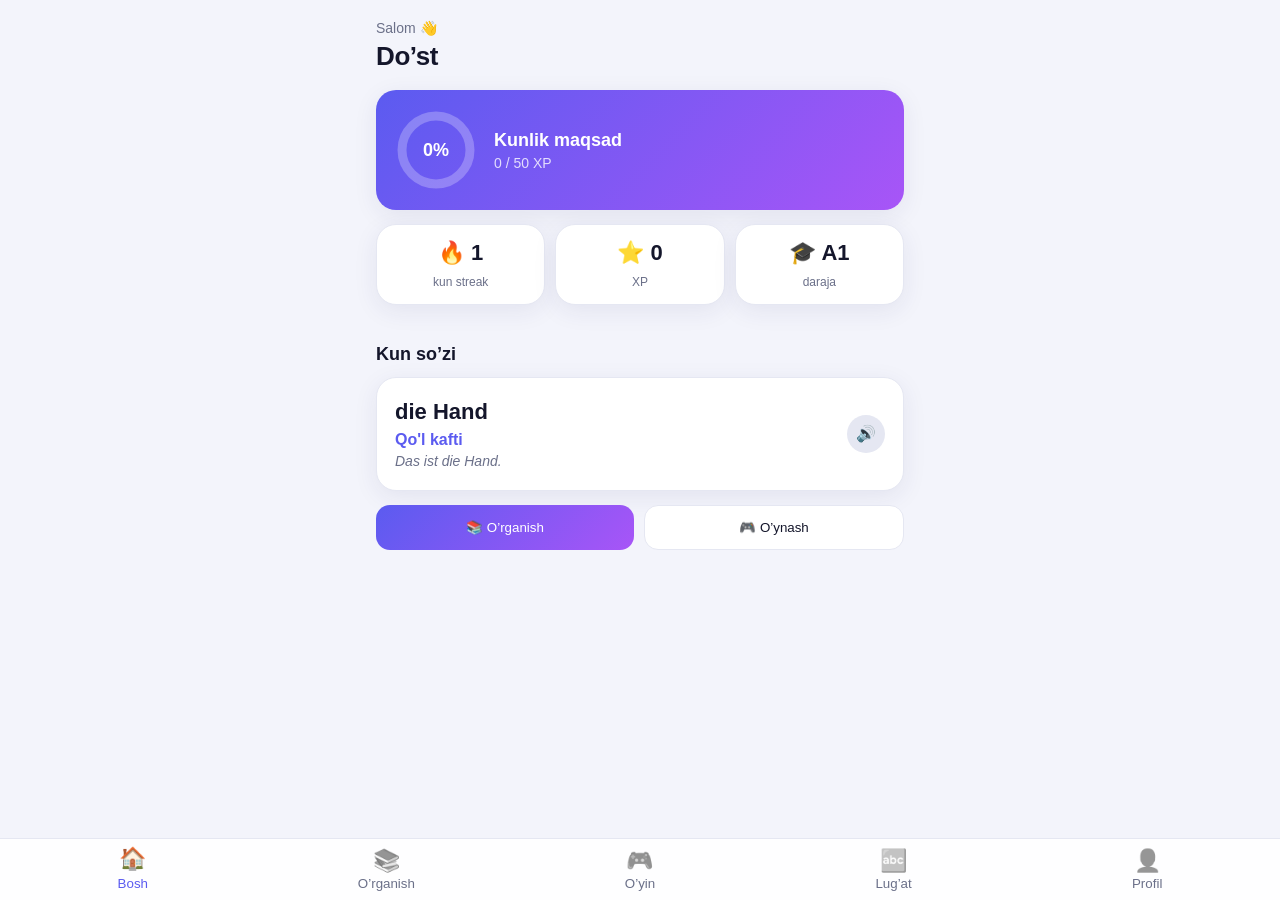
==== commit 946f0734: "Add files via upload" ====
--- a/index.html
+++ b/index.html
@@ -1,88 +1,167 @@
-<!DOCTYPE html><html lang="uz"><head><meta charset="UTF-8"><meta name="viewport" content="width=device-width,initial-scale=1,viewport-fit=cover"><title>DeutschPower</title>
+<!DOCTYPE html>
+<html lang="uz">
+<head>
+<meta charset="UTF-8">
+<meta name="viewport" content="width=device-width, initial-scale=1, viewport-fit=cover">
+<meta name="theme-color" content="#5b5bf0">
+<title>DeutschPower</title>
 <script src="https://telegram.org/js/telegram-web-app.js"></script>
 <style>
-:root{--bg:#f7f8fa;--c:#fff;--ln:#e5e7eb;--tx:#111827;--mu:#6b7280;--ac:#2563eb;--ad:#1d4ed8;--ok:#16a34a;--bad:#dc2626}
-[data-t=dark]{--bg:#0f1115;--c:#181b21;--ln:#272b33;--tx:#f3f4f6;--mu:#9ca3af;--ac:#3b82f6;--ad:#2563eb}
-*{box-sizing:border-box;margin:0;-webkit-tap-highlight-color:transparent}
-body{font-weight:500;font-size:15px;font-family:Inter,system-ui,-apple-system,"Segoe UI",sans-serif;background:var(--bg);color:var(--tx);padding:16px 16px 92px;padding-top:max(16px,env(safe-area-inset-top))}
-.v{display:none;max-width:480px;margin:auto}.v.on{display:block;animation:in .25s}@keyframes in{from{opacity:0}}
-h2{font-size:22px;font-weight:700;margin-bottom:12px;letter-spacing:-.3px}.mu{color:var(--mu);font-size:13px}.row{display:flex;gap:8px;align-items:center}
-.card{background:var(--c);border:1px solid var(--ln);border-radius:14px;padding:16px;margin-bottom:12px}
-.btn{display:block;width:100%;padding:13px;border:0;border-radius:12px;font-weight:600;font-size:15px;font-family:inherit;color:#fff;background:var(--ac);margin-bottom:10px;cursor:pointer}
-.btn:active{background:var(--ad)}.or{background:var(--tx);color:var(--bg)}.gr{background:var(--c);color:var(--tx);border:1px solid var(--ln)}
-.chip{padding:5px 11px;border-radius:999px;border:1px solid var(--ln);font-weight:600;font-size:13px;background:var(--c)}
-.g{display:grid;gap:10px;margin-bottom:12px}.g3{grid-template-columns:repeat(3,1fr)}.g2{grid-template-columns:1fr 1fr}
-.ic{width:24px;height:24px;fill:none;stroke:currentColor;stroke-width:1.8;stroke-linecap:round;stroke-linejoin:round}
-.t{text-align:center;padding:16px 4px;margin:0;font-size:13px;font-weight:600;cursor:pointer}.t .ic{display:block;margin:0 auto 8px;color:var(--ac)}
-.big{background:var(--ac);color:#fff;border-color:var(--ac);font-size:16px;margin-bottom:12px}.big .ic{color:#fff}
-.pb{flex:1;height:8px;border-radius:9px;background:var(--ln);overflow:hidden}.pb i{display:block;height:100%;background:var(--ac);border-radius:9px;transition:width .4s}
-.x{border:0;background:none;font-size:22px;color:var(--mu);cursor:pointer}
-.dots{display:flex;gap:10px;flex-wrap:wrap}.dot{width:46px;height:46px;border-radius:50%;display:grid;place-items:center;font-weight:600;border:1px solid var(--ln);background:var(--bg);color:var(--mu);cursor:pointer;font-size:15px}
-.dot.done{background:var(--ac);border-color:var(--ac);color:#fff}.dot.now{border:2px solid var(--ac);color:var(--ac)}
-.opt{display:block;width:100%;text-align:left;padding:14px;margin-bottom:10px;border-radius:12px;border:1px solid var(--ln);background:var(--c);color:var(--tx);font-weight:500;font-size:15px;font-family:inherit;cursor:pointer}
-.opt.ok{border-color:var(--ok);background:#16a34a18}.opt.bad{border-color:var(--bad);background:#dc262618}
-.say{border:1px solid var(--ln);background:var(--c);color:var(--ac);border-radius:50%;width:40px;height:40px;cursor:pointer;display:inline-grid;place-items:center}
-.de{font-size:28px;font-weight:700;margin:8px 0;letter-spacing:-.5px}.tip{background:var(--bg);border-radius:10px;padding:12px;margin-top:12px;font-size:14px}
-#ov{position:fixed;inset:0;background:var(--bg);z-index:20;padding:16px;padding-top:max(16px,env(safe-area-inset-top));overflow:auto;display:none}#ov>div{max-width:480px;margin:auto}
-nav{position:fixed;left:0;right:0;bottom:0;display:flex;background:var(--c);border-top:1px solid var(--ln);padding:6px 6px max(8px,env(safe-area-inset-bottom));z-index:9}
-nav button{flex:1;border:0;background:none;color:var(--mu);font-size:11px;font-weight:600;padding:6px 0;font-family:inherit}nav .ic{display:block;margin:0 auto 3px}nav .on{color:var(--ac)}
-.days{display:grid;grid-template-columns:repeat(6,1fr);gap:8px}.day{aspect-ratio:1;border-radius:10px;display:grid;place-items:center;background:var(--c);border:1px solid var(--ln);color:var(--mu);font-weight:600;font-size:13px}.day.p{background:var(--ac);border-color:var(--ac);color:#fff}.day.n{border:2px solid var(--ac);color:var(--ac)}
-.av{width:84px;height:84px;border-radius:50%;object-fit:cover;display:grid;place-items:center;font-size:34px;font-weight:700;background:var(--ac);color:#fff;margin:0 auto 10px}
-.rs{width:72px;height:72px;border-radius:50%;background:var(--ac);margin:0 auto 14px;position:relative}.rs:after{content:"";position:absolute;left:25px;top:16px;width:18px;height:30px;border:solid #fff;border-width:0 4px 4px 0;transform:rotate(45deg)}
-.st{margin:0;padding:14px}.st b{display:block;font-size:20px;font-weight:700;margin-bottom:2px}
-.wk{display:flex;gap:8px;align-items:flex-end;height:90px}.wk div{flex:1;text-align:center;font-size:11px;color:var(--mu)}.wk i{display:block;border-radius:6px;background:var(--ac);min-height:3px;margin-bottom:4px}
-</style></head><body><svg width="0" height="0" style="position:absolute"><defs><symbol id="i-home" viewBox="0 0 24 24"><path d="M3 9l9-7 9 7v11a2 2 0 0 1-2 2H5a2 2 0 0 1-2-2z"/><path d="M9 22V12h6v10"/></symbol><symbol id="i-layers" viewBox="0 0 24 24"><path d="M12 2 2 7l10 5 10-5-10-5z"/><path d="M2 17l10 5 10-5"/><path d="M2 12l10 5 10-5"/></symbol><symbol id="i-zap" viewBox="0 0 24 24"><path d="M13 2 3 14h9l-1 8 10-12h-9l1-8z"/></symbol><symbol id="i-book" viewBox="0 0 24 24"><path d="M2 3h6a4 4 0 0 1 4 4v14a3 3 0 0 0-3-3H2z"/><path d="M22 3h-6a4 4 0 0 0-4 4v14a3 3 0 0 1 3-3h7z"/></symbol><symbol id="i-user" viewBox="0 0 24 24"><path d="M20 21v-2a4 4 0 0 0-4-4H8a4 4 0 0 0-4 4v2"/><circle cx="12" cy="7" r="4"/></symbol><symbol id="i-repeat" viewBox="0 0 24 24"><path d="M17 1l4 4-4 4"/><path d="M3 11V9a4 4 0 0 1 4-4h14"/><path d="M7 23l-4-4 4-4"/><path d="M21 13v2a4 4 0 0 1-4 4H3"/></symbol><symbol id="i-cal" viewBox="0 0 24 24"><rect x="3" y="4" width="18" height="18" rx="2"/><path d="M16 2v4M8 2v4M3 10h18"/></symbol><symbol id="i-flag" viewBox="0 0 24 24"><path d="M4 15s1-1 4-1 5 2 8 2 4-1 4-1V3s-1 1-4 1-5-2-8-2-4 1-4 1z"/><path d="M4 22v-7"/></symbol><symbol id="i-mic" viewBox="0 0 24 24"><path d="M12 1a3 3 0 0 0-3 3v8a3 3 0 0 0 6 0V4a3 3 0 0 0-3-3z"/><path d="M19 10v2a7 7 0 0 1-14 0v-2M12 19v4"/></symbol><symbol id="i-file" viewBox="0 0 24 24"><path d="M14 2H6a2 2 0 0 0-2 2v16a2 2 0 0 0 2 2h12a2 2 0 0 0 2-2V8z"/><path d="M14 2v6h6M16 13H8M16 17H8"/></symbol><symbol id="i-vol" viewBox="0 0 24 24"><path d="M11 5 6 9H2v6h4l5 4V5z"/><path d="M15.54 8.46a5 5 0 0 1 0 7.07M19.07 4.93a10 10 0 0 1 0 14.14"/></symbol></defs></svg>
-<main id="home" class="v on"></main><main id="learn" class="v"></main><main id="game" class="v"></main><main id="dict" class="v"></main><main id="me" class="v"></main><main id="plan" class="v"></main>
-<div id="ov"><div id="ovc"></div></div>
-<nav><button data-v="home" class="on"><svg class="ic"><use href="#i-home"/></svg>Bosh</button><button data-v="learn"><svg class="ic"><use href="#i-layers"/></svg>O'rganish</button><button data-v="game"><svg class="ic"><use href="#i-zap"/></svg>O'yin</button><button data-v="dict"><svg class="ic"><use href="#i-book"/></svg>Lug'at</button><button data-v="me"><svg class="ic"><use href="#i-user"/></svg>Profil</button></nav>
+:root{
+  --bg:#f3f4fb;--card:#fff;--ink:#14162b;--mute:#6b7089;--line:#e5e7f2;--nav:rgba(255,255,255,.88);
+  --acc:#5b5bf0;--acc2:#a855f7;--gold:#f5b50a;--ok:#10b981;--bad:#ef4444;--shadow:0 6px 24px rgba(40,40,100,.08);
+  box-sizing:border-box;
+}
+@media (prefers-color-scheme: dark){
+  :root:not([data-theme="light"]){--bg:#0d0f1a;--card:#171a2c;--ink:#eef0ff;--mute:#9aa0bf;--line:#262a42;--nav:rgba(23,26,44,.88);--shadow:0 6px 24px rgba(0,0,0,.35)}
+}
+:root[data-theme="dark"]{--bg:#0d0f1a;--card:#171a2c;--ink:#eef0ff;--mute:#9aa0bf;--line:#262a42;--nav:rgba(23,26,44,.88);--shadow:0 6px 24px rgba(0,0,0,.35)}
+*,*::before,*::after{box-sizing:border-box;-webkit-tap-highlight-color:transparent}
+html,body{margin:0;background:var(--bg);color:var(--ink);font-family:-apple-system,BlinkMacSystemFont,'Segoe UI',Roboto,'Helvetica Neue',sans-serif;line-height:1.45}
+body{padding-top:env(safe-area-inset-top,0px)}
+#view{max-width:560px;margin:0 auto;padding:18px 16px calc(96px + env(safe-area-inset-bottom,0px))}
+h1{font-size:26px;margin:0;letter-spacing:-.4px}
+h2{font-size:18px;margin:22px 0 10px}
+.mute{color:var(--mute);font-size:14px}
+.card{background:var(--card);border-radius:20px;padding:18px;box-shadow:var(--shadow);margin-bottom:14px;border:1px solid var(--line)}
+.hero{background:linear-gradient(135deg,var(--acc),var(--acc2));color:#fff;border:0;display:flex;align-items:center;gap:16px}
+.hero .mute{color:rgba(255,255,255,.8)}
+.row{display:flex;gap:10px}.row>*{flex:1}
+.stat{text-align:center;padding:12px 6px}.stat b{display:block;font-size:22px}.stat span{font-size:12px;color:var(--mute)}
+.btn{border:0;border-radius:14px;padding:14px 16px;font:600 16px inherit;font-family:inherit;cursor:pointer;color:#fff;background:linear-gradient(135deg,var(--acc),var(--acc2));width:100%}
+.btn.sec{background:var(--card);color:var(--ink);border:1px solid var(--line)}
+.btn.ok{background:var(--ok)}.btn.bad{background:var(--bad)}
+.btn:active{transform:scale(.98)}
+.chips{display:flex;gap:8px;overflow-x:auto;padding:2px 0 10px;scrollbar-width:none}
+.chip{border:1px solid var(--line);background:var(--card);color:var(--ink);border-radius:99px;padding:7px 16px;font:600 14px inherit;font-family:inherit;white-space:nowrap;cursor:pointer}
+.chip.on{background:var(--acc);border-color:var(--acc);color:#fff}
+.flash{min-height:240px;display:flex;flex-direction:column;justify-content:center;align-items:center;text-align:center;cursor:pointer;gap:8px}
+.flash .de{font-size:32px;font-weight:800;letter-spacing:-.5px}
+.flash .uz{font-size:24px;color:var(--acc);font-weight:700}
+.flash .ex{color:var(--mute);font-style:italic}
+.bar{height:8px;background:var(--line);border-radius:99px;overflow:hidden}.bar>i{display:block;height:100%;background:linear-gradient(90deg,var(--acc),var(--acc2));border-radius:99px;transition:width .4s}
+.opt{display:block;width:100%;text-align:left;margin-bottom:10px;padding:15px 16px;border-radius:14px;border:2px solid var(--line);background:var(--card);color:var(--ink);font:600 16px inherit;font-family:inherit;cursor:pointer}
+.opt.right{border-color:var(--ok);background:color-mix(in srgb,var(--ok) 15%,var(--card))}
+.opt.wrong{border-color:var(--bad);background:color-mix(in srgb,var(--bad) 15%,var(--card))}
+.q{font-size:24px;font-weight:800;text-align:center;margin:10px 0 18px}
+.timer{height:6px;background:var(--line);border-radius:99px;overflow:hidden;margin-bottom:6px}.timer>i{display:block;height:100%;width:100%;background:var(--gold)}
+.mode{display:flex;gap:14px;align-items:center;cursor:pointer}.mode .ic{font-size:34px}
+.w{display:flex;align-items:center;gap:10px;padding:12px 4px;border-bottom:1px solid var(--line);cursor:pointer}
+.w:last-child{border:0}.w .t{flex:1}.w b{display:block}.w small{color:var(--mute)}
+.icon{border:0;background:var(--line);color:var(--ink);width:38px;height:38px;border-radius:50%;font-size:16px;cursor:pointer}
+input.search{width:100%;padding:13px 16px;border-radius:14px;border:1px solid var(--line);background:var(--card);color:var(--ink);font:16px inherit;font-family:inherit;margin-bottom:10px}
+nav{position:fixed;left:0;right:0;bottom:0;display:flex;justify-content:space-around;background:var(--nav);backdrop-filter:blur(16px);-webkit-backdrop-filter:blur(16px);border-top:1px solid var(--line);padding:8px 6px calc(8px + env(safe-area-inset-bottom,0px))}
+nav button{flex:1;border:0;background:none;color:var(--mute);font:600 11px inherit;font-family:inherit;display:flex;flex-direction:column;align-items:center;gap:2px;cursor:pointer}
+nav button span{font-size:22px;filter:grayscale(1);opacity:.7;transition:.2s}
+nav button.on{color:var(--acc)}nav button.on span{filter:none;opacity:1;transform:translateY(-2px)}
+.pop{animation:pop .35s ease}@keyframes pop{from{transform:scale(.94);opacity:0}to{transform:none;opacity:1}}
+.big{font-size:56px;text-align:center}
+:focus-visible{outline:3px solid var(--gold);outline-offset:2px}
+@media (prefers-reduced-motion:reduce){*{animation:none!important;transition:none!important}}
+</style>
+</head>
+<body>
+<main id="view"></main>
+<nav id="nav" aria-label="Asosiy menyu"></nav>
 <script>
-const tg=Telegram.WebApp;tg.ready();tg.expand();
-const $=s=>document.querySelector(s),shuf=a=>[...a].sort(()=>Math.random()-.5),msg=t=>tg.showAlert?tg.showAlert(t):alert(t);
-let S={xp:0,streak:0,day:"",today:0,theme:matchMedia("(prefers-color-scheme:dark)").matches?"dark":"light",snd:1,done:{},mist:[],start:"",best:0,bs:0,qt:0,qo:0,time:0,kw:{},hist:{},goal:50},T=[],V={},AC,OVC,cur="home",R={};
-try{Object.assign(S,JSON.parse(localStorage.dp2||"{}"))}catch(e){}
-const ds=o=>new Date(Date.now()-o*864e5).toISOString().slice(0,10);
-if(S.day!==ds(0)){S.streak=S.day===ds(1)?S.streak+1:1;S.day=ds(0);S.today=0}if(!S.start)S.start=ds(0);S.bs=Math.max(S.bs||0,S.streak);
-const save=()=>{try{localStorage.dp2=JSON.stringify(S);tg.CloudStorage.setItem("dp2",JSON.stringify(S))}catch(e){}};
-function theme(){document.documentElement.dataset.t=S.theme;try{tg.setHeaderColor(S.theme=="dark"?"#0f1115":"#f7f8fa");tg.setBackgroundColor(S.theme=="dark"?"#0f1115":"#f7f8fa")}catch(e){}}theme();
-function snd(k){if(!S.snd)return;try{AC=AC||new AudioContext();const n=AC.currentTime;({ok:[[660,0],[880,.1]],bad:[[220,0],[160,.12]],win:[[523,0],[659,.12],[784,.24],[1047,.36]]})[k].forEach(([f,t])=>{const o=AC.createOscillator(),g=AC.createGain();o.type="triangle";o.frequency.value=f;g.gain.setValueAtTime(.25,n+t);g.gain.exponentialRampToValueAtTime(.001,n+t+.2);o.connect(g).connect(AC.destination);o.start(n+t);o.stop(n+t+.22)})}catch(e){}
-try{tg.HapticFeedback.notificationOccurred(k=="bad"?"error":"success")}catch(e){}}
-const say=t=>{try{const u=new SpeechSynthesisUtterance(t);u.lang="de-DE";u.rate=.85;speechSynthesis.cancel();speechSynthesis.speak(u)}catch(e){}};
-const gain=n=>{S.xp+=n;S.today+=n;S.hist[ds(0)]=(S.hist[ds(0)]||0)+n;save()};
-const hdr=()=>`<div class="row" style="margin-bottom:14px"><span class="chip">Streak ${S.streak}</span><span class="chip">${S.xp} XP</span><span class="chip" style="margin-left:auto">Maqsad ${Math.min(S.today,S.goal)}/${S.goal}</span></div>`;
-const flat=()=>T.flatMap((t,ti)=>t.l.map((l,li)=>({l,ti,li,k:ti+"-"+li})));
-const nextL=()=>flat().find(x=>x.l.p&&!S.done[x.k]);
-function go(v){cur=v;document.querySelectorAll(".v").forEach(e=>e.classList.toggle("on",e.id==v));document.querySelectorAll("nav button").forEach(b=>b.classList.toggle("on",b.dataset.v==v));R[v]();scrollTo(0,0)}
-document.querySelectorAll("nav button").forEach(b=>b.onclick=()=>go(b.dataset.v));
-const ov=h=>{$("#ovc").innerHTML=h;$("#ov").style.display="block"},cl=()=>{OVC&&OVC();OVC=0;$("#ov").style.display="none";R[cur]()};
-const hd=p=>`<div class="row" style="margin-bottom:18px"><button class="x" onclick="cl()">✕</button><div class="pb"><i style="width:${p*100}%"></i></div></div>`;
-const tile=(e,n,f)=>`<div class="card t" onclick="${f}"><svg class="ic"><use href="#i-${e}"/></svg>${n}</div>`;
-R.home=()=>{const n=nextL();$("#home").innerHTML=hdr()+(n?`<div class="card"><div class="mu">Davom etish</div><h2 style="margin:4px 0 10px">${n.l.t}</h2><button class="btn" onclick="lesson(${n.ti},${n.li})">Boshlash</button></div>`:"")+
-`<div class="g g3">${tile("repeat","Takrorlash","review()")}${tile("cal","Kunlik mashq","daily()")}${tile("layers","Darslar","go('learn')")}</div>
-<div class="card t big" onclick="go('game')"><svg class="ic"><use href="#i-zap"/></svg>O'yinga kirish</div>
-<div class="g g2">${tile("book","Lug'at","go('dict')")}${tile("flag","90 kunlik reja","go('plan')")}${tile("mic","Gapirish","tg.openTelegramLink('https://t.me/DeutschMasterUzBot')")}${tile("file","Mock imtihon","msg(' Mock imtihon keyingi bosqichda qo\\'shiladi')")}</div>`};
-R.learn=()=>{const nx=nextL();$("#learn").innerHTML=hdr()+"<h2>O'rganish</h2>"+T.map((t,ti)=>`<div class="card"><div style="font-weight:800;font-size:18px;margin-bottom:10px">${ti+1}. ${t.n}</div><div class="dots">${t.l.map((l,li)=>{const k=ti+"-"+li,d=S.done[k],now=nx&&nx.k==k;return `<button class="dot ${d?"done":now?"now":""}" onclick="${d||now?`lesson(${ti},${li})`:`msg('${l.p?"Avval oldingi darsni tugating":"Bu dars tez orada qo\\'shiladi"}')`}">${d?"✓":l.p?li+1:"•"}</button>`}).join("")}</div></div>`).join("")};
-function lesson(ti,li){const l=T[ti].l[li],P=l.p;let i=0;const step=()=>{if(i>=P.length+(l.g?1:0))return qz();if(i==P.length)return ov(hd(.8)+`<h2> Qoida</h2><div class="card">${l.g}</div><button class="btn" onclick="nxt()">Davom etish</button>`);const[a,b]=P[i];ov(hd(i/(P.length+1))+`<div class="mu">${l.t}</div><div class="card" style="text-align:center"><div class="de">${a}</div><button class="say" onclick="say('${a.replace(/'/g,"\\'")}')"><svg class="ic" style="width:20px;height:20px"><use href="#i-vol"/></svg></button><p style="margin-top:12px;font-size:18px">${b}</p></div><button class="btn" onclick="nxt()">Keyingi</button>`);say(a)};
-window.nxt=()=>{i++;step()};const qz=()=>quiz(shuf(P).slice(0,5),P.concat(T.flatMap(t=>t.l.flatMap(x=>x.p||[]))),l.t,(sc,n)=>{S.done[ti+"-"+li]=1;gain(15+sc*3);snd("win");ov(`<div style="text-align:center;padding-top:60px"><div class="rs"></div><h2>Dars tugadi!</h2><p class="mu">${sc}/${n} to'g'ri • +${15+sc*3} XP</p><br><button class="btn" onclick="cl()">Davom etish</button></div>`)});step()}
-function quiz(items,pool,title,fin){let i=0,sc=0,lk=0,c;const q=()=>{if(i>=items.length)return fin(sc,items.length);c=items[i];const o=shuf([c[1],...shuf(pool.filter(p=>p[1]!=c[1])).slice(0,3).map(p=>p[1])]);window.o=o;ov(hd(i/items.length)+`<div class="mu">${title}</div><div class="card" style="text-align:center"><p class="mu">Tarjimasi qaysi?</p><div class="de">${c[0]}</div><button class="say" onclick="say('${c[0].replace(/'/g,"\\'")}')"><svg class="ic" style="width:20px;height:20px"><use href="#i-vol"/></svg></button></div>`+o.map((x,j)=>`<button class="opt" onclick="pk(${j})">${x}</button>`).join("")+`<div id="fb"></div>`);lk=0};
-window.pk=j=>{if(lk)return;lk=1;const ok=window.o[j]==c[1],b=document.querySelectorAll(".opt");b[j].classList.add(ok?"ok":"bad");if(!ok){b[window.o.indexOf(c[1])].classList.add("ok");if(!S.mist.some(m=>m[0]==c[0]))S.mist.push([c[0],c[1]])}else{sc++;S.kw[c[0]]=1}S.qt++;S.qo+=ok?1:0;snd(ok?"ok":"bad");save();$("#fb").innerHTML=`<button class="btn ${ok?"":"or"}" onclick="qn()">Davom etish</button>`};window.qn=()=>{i++;q()};q()}
-const allW=()=>Object.values(V).flat();
-const daily=()=>quiz(shuf(allW()).slice(0,10),allW(),"Kunlik mashq",(sc,n)=>{gain(sc*3);snd("win");ov(`<div style="text-align:center;padding-top:60px"><div class="rs"></div><h2>${sc}/${n}</h2><p class="mu">+${sc*3} XP</p><br><button class="btn" onclick="cl()">Yopish</button></div>`)});
-function review(){if(!S.mist.length)return msg(" Xatolar daftari bo'sh! Xato qilsangiz, so'zlar shu yerga tushadi.");const L=shuf(S.mist);let i=0;const s=()=>{if(i>=L.length)return cl();ov(hd(i/L.length)+`<h2> Takrorlash</h2><div class="card" style="text-align:center"><div class="de">${L[i][0]}</div><p class="mu" id="tr" style="font-size:20px;margin:10px 0">Tarjimani ko'rish uchun bosing</p></div><button class="btn bl" onclick="$('#tr').textContent='${L[i][1].replace(/'/g,"\\'")}'">Ko'rsatish</button><button class="btn" onclick="rk(1)"> Esladim</button><button class="btn or" onclick="rk(0)"> Yana takror</button>`);say(L[i][0])};window.rk=y=>{if(y){S.mist=S.mist.filter(m=>m[0]!=L[i][0]);gain(5);snd("ok");save()}i++;s()};s()}
-R.game=()=>{$("#game").innerHTML=hdr()+`<h2>O'yin</h2><div class="card"><h2 style="font-size:20px"> Artikl Blitz</h2><p class="mu" style="margin-bottom:10px">45 soniyada der/die/das ni toping. Rekord: ${S.best}</p><button class="btn" onclick="blitz()">O'ynash</button></div><div class="card"><h2 style="font-size:20px"> So'z jangi (do'stlar bilan)</h2><p class="mu" style="margin-bottom:10px">Xona oching, do'stlaringiz qo'shilsin, kim ko'p so'z topsa g'olib. Server qismi tayyor bo'lgach ochiladi.</p><button class="btn gr" onclick="msg(' Tez orada! Hozir Artikl Blitz bilan mashq qiling.')"> Tez orada</button></div>`};
-function blitz(){const N=shuf(allW().filter(w=>/^(der|die|das) /.test(w[0])));let i=0,sc=0,t=45,a;const iv=setInterval(()=>{t--;const e=$("#tm");if(e)e.textContent="⏱ "+t;if(t<=0){clearInterval(iv);end()}},1000);OVC=()=>clearInterval(iv);
-const q=()=>{const w=N[i%N.length][0];a=w.split(" ")[0];ov(hd(1-t/45)+`<div class="row" style="justify-content:space-between"><b id="tm">⏱ ${t}</b><b> ${sc}</b></div><div class="card" style="text-align:center;margin-top:14px"><p class="mu">Qaysi artikl?</p><div class="de">${w.slice(a.length+1)}</div></div><div class="g g3">${["der","die","das"].map(x=>`<button class="btn bl" onclick="ap('${x}')">${x}</button>`).join("")}</div>`)};
-window.ap=x=>{if(x==a){sc++;snd("ok");gain(2)}else{snd("bad");t=Math.max(1,t-3)}i++;q()};
-const end=()=>{OVC=0;if(sc>S.best)S.best=sc;save();snd("win");ov(`<div style="text-align:center;padding-top:60px"><div class="rs"></div><h2>${sc} ta to'g'ri</h2><p class="mu">Rekord: ${S.best}</p><br><button class="btn" onclick="cl()">Yopish</button></div>`)};q()}
-R.dict=()=>{$("#dict").innerHTML=hdr()+`<h2>Lug'at</h2><input id="sq" placeholder="Qidirish..." style="width:100%;padding:12px;border-radius:14px;border:2px solid var(--ln);background:var(--c);color:var(--tx);font-size:16px;margin-bottom:12px"><div id="dl"></div>`;const f=()=>{const s=$("#sq").value.toLowerCase();$("#dl").innerHTML=allW().filter(w=>(w[0]+w[1]).toLowerCase().includes(s)).map(w=>`<div class="card row" style="padding:10px 14px;margin-bottom:8px"><div style="flex:1"><b>${w[0]}</b><div class="mu">${w[1]}</div></div><button class="say" onclick="say(this.dataset.w)" data-w="${w[0]}"><svg class="ic" style="width:20px;height:20px"><use href="#i-vol"/></svg></button></div>`).join("")};$("#sq").oninput=f;f()};
-R.plan=()=>{const d=Math.floor((Date.now()-new Date(S.start))/864e5)+1,F=flat();$("#plan").innerHTML=`<div class="row"><button class="x" onclick="go('home')">←</button><h2 style="margin:0">90 kunlik reja</h2></div><p class="mu" style="margin:8px 0 14px">Bugun: ${d}-kun. Har kuni bitta dars va kunlik mashq.</p><div class="days">${[...Array(90)].map((_,i)=>`<div class="day ${i+1<d?"p":i+1==d?"n":""}" onclick="msg('${i+1}-kun: ${i<F.length?F[i].l.t.replace(/'/g,"\\'"):"Takrorlash va mock imtihon"}')">${i+1}</div>`).join("")}</div>`};
-const BD=[["Birinchi qadam",()=>S.xp>=10],["3 kunlik streak",()=>S.bs>=3],["7 kunlik streak",()=>S.bs>=7],["100 XP",()=>S.xp>=100],["500 XP",()=>S.xp>=500],["10 ta dars",()=>Object.keys(S.done).length>=10],["50 ta so'z",()=>Object.keys(S.kw).length>=50],["Aniqlik 90%",()=>S.qt>=20&&S.qo/S.qt>=.9]];
-R.me=()=>{const u=tg.initDataUnsafe?.user||{},RK=[[0,"Boshlovchi"],[100,"O'rganuvchi"],[500,"Tajribali"],[1500,"Ustoz"]],r=RK.filter(x=>S.xp>=x[0]).pop(),nx=RK.find(x=>x[0]>S.xp),p=nx?(S.xp-r[0])/(nx[0]-r[0]):1,nm=u.first_name||"O'quvchi",acc=S.qt?Math.round(S.qo/S.qt*100):0,d=[...Array(7)].map((_,i)=>ds(6-i)),mx=Math.max(20,...d.map(x=>S.hist[x]||0)),st=(a,b)=>`<div class="card st"><b>${a}</b><span class="mu">${b}</span></div>`;
-$("#me").innerHTML=`<div class="card" style="text-align:center">${u.photo_url?`<img class="av" src="${u.photo_url}">`:`<div class="av">${nm[0]}</div>`}<h2 style="margin:0">${nm}</h2><p class="mu">${u.username?"@"+u.username+" · ":""}${r[1]} · ${S.start} dan beri</p><div class="pb" style="margin:14px 0 6px"><i style="width:${p*100}%"></i></div><p class="mu">${nx?S.xp+" / "+nx[0]+" XP":"Eng yuqori daraja"}</p></div>
-<div class="g g2">${st(S.streak+" kun","Joriy streak")}${st(S.bs+" kun","Eng uzun streak")}${st(S.xp,"Jami XP")}${st(Object.keys(S.kw).length,"Yodlangan so'zlar")}${st(Object.keys(S.done).length+" / "+flat().filter(x=>x.l.p).length,"Tugagan darslar")}${st(acc+"%","Aniqlik")}${st(Math.floor(S.time/60)+" daq","O'qish vaqti")}${st(S.today+" XP","Bugun")}</div>
-<h2 style="font-size:17px">Oxirgi 7 kun</h2><div class="card"><div class="wk">${d.map(x=>`<div><i style="height:${(S.hist[x]||0)/mx*60}px"></i>${["Ya","Du","Se","Ch","Pa","Ju","Sh"][new Date(x).getUTCDay()]}</div>`).join("")}</div></div>
-<h2 style="font-size:17px">Yutuqlar</h2><div class="g g2">${BD.map(([n,f])=>`<div class="card st" style="opacity:${f()?1:.4}"><b style="font-size:14px">${n}</b><span class="mu">${f()?"Olingan":"Yopiq"}</span></div>`).join("")}</div>
-<h2 style="font-size:17px">Sozlamalar</h2><div class="card"><div class="mu" style="margin-bottom:8px">Kunlik maqsad (XP)</div><div class="row">${[30,50,100].map(n=>`<button class="btn ${S.goal==n?"":"gr"}" style="margin:0" onclick="S.goal=${n};save();R.me()">${n}</button>`).join("")}</div></div>
-<button class="btn gr" onclick="S.theme=S.theme=='dark'?'light':'dark';save();theme();R.me()">${S.theme=="dark"?"Yorug' rejim":"Qorong'u rejim"}</button><button class="btn gr" onclick="S.snd=S.snd?0:1;save();R.me()">${S.snd?"Ovoz: yoqilgan":"Ovoz: o'chirilgan"}</button>`};
-setInterval(()=>{if(!document.hidden){S.time+=10;save()}},10000);
-Promise.all([fetch("vocab.json").then(r=>r.json()),fetch("lessons.json").then(r=>r.json())]).then(([v,t])=>{V=v;T=t;go("home")}).catch(()=>{document.body.innerHTML="<p style='padding:30px'> Fayllar yuklanmadi</p>"});
-</script></body></html>
+const tg=window.Telegram&&window.Telegram.WebApp;
+if(tg){tg.ready();tg.expand();if(tg.colorScheme)document.documentElement.dataset.theme=tg.colorScheme;}
+const $=s=>document.querySelector(s);
+const esc=s=>String(s).replace(/[&<>"]/g,c=>({'&':'&amp;','<':'&lt;','>':'&gt;','"':'&quot;'}[c]));
+const hap=t=>{try{tg&&tg.HapticFeedback&&(t==='ok'||t==='bad'?tg.HapticFeedback.notificationOccurred(t==='ok'?'success':'error'):tg.HapticFeedback.impactOccurred('light'))}catch(e){}};
+const GOAL=50, RANKS=[[0,'🌱 Anfänger'],[100,'🔍 Entdecker'],[500,'⚡ Profi'],[1500,'👑 Meister']];
+let V={A1:[['das Wasser','Suv','Ich trinke Wasser.'],['das Brot','Non','Das Brot ist frisch.'],['die Tür','Eshik','Die Tür ist offen.'],['der Tisch','Stol','Der Tisch ist neu.'],['das Haus','Uy','Das Haus ist groß.']]};
+fetch('vocab.json').then(r=>r.json()).then(j=>{V=j;go(tab)}).catch(()=>{});
+
+/* ---------- holat (localStorage) ---------- */
+const DEF={xp:0,streak:0,last:'',level:'A1',ok:0,total:0,dxp:0,dday:'',known:{}};
+const day=()=>new Date().toISOString().slice(0,10);
+let S;try{S=Object.assign({},DEF,JSON.parse(localStorage.getItem('dp5')||'{}'))}catch(e){S=Object.assign({},DEF)}
+const save=()=>{try{localStorage.setItem('dp5',JSON.stringify(S))}catch(e){}};
+(function(){const t=day(),y=new Date(Date.now()-864e5).toISOString().slice(0,10);
+  if(S.last!==t){S.streak=S.last===y?S.streak+1:1;S.last=t}
+  if(S.dday!==t){S.dday=t;S.dxp=0}save()})();
+function addXp(n,ok){S.xp+=n;S.dxp+=n;if(ok!==undefined){S.total++;if(ok)S.ok++}save()}
+const rank=x=>RANKS.filter(r=>x>=r[0]).pop()[1];
+const nextRank=x=>{const lo=RANKS.filter(r=>x>=r[0]).pop()[0],hi=(RANKS.find(r=>r[0]>x)||[null])[0];return hi===null?[1,null]:[(x-lo)/(hi-lo),hi]};
+const words=()=>V[S.level]||V.A1;
+const speak=t=>{try{speechSynthesis.cancel();const u=new SpeechSynthesisUtterance(t);u.lang='de-DE';u.rate=.9;speechSynthesis.speak(u)}catch(e){}};
+const shuffle=a=>{a=a.slice();for(let i=a.length-1;i>0;i--){const j=Math.random()*(i+1)|0;[a[i],a[j]]=[a[j],a[i]]}return a};
+const name=()=>(tg&&tg.initDataUnsafe&&tg.initDataUnsafe.user&&tg.initDataUnsafe.user.first_name)||'Do’st';
+const chips=(cur,fn)=>`<div class="chips">${Object.keys(V).map(l=>`<button class="chip ${l===cur?'on':''}" onclick="${fn}('${l}')">${l}</button>`).join('')}</div>`;
+
+/* ---------- navigatsiya ---------- */
+const TABS=[['home','🏠','Bosh'],['learn','📚','O’rganish'],['game','🎮','O’yin'],['vocab','🔤','Lug’at'],['me','👤','Profil']];
+let tab='home';
+function go(t){tab=t;
+  $('#nav').innerHTML=TABS.map(x=>`<button class="${x[0]===t?'on':''}" onclick="go('${x[0]}')" aria-label="${x[2]}"><span>${x[1]}</span>${x[2]}</button>`).join('');
+  ({home,learn,game,vocab,me})[t]();window.scrollTo(0,0);hap()}
+const view=h=>{$('#view').innerHTML=`<div class="pop">${h}</div>`};
+
+/* ---------- Bosh ---------- */
+function home(){
+  const p=Math.min(S.dxp/GOAL,1),C=2*Math.PI*34,w=words(),dw=w[(parseInt(day().replace(/-/g,''))%w.length)];
+  view(`<div class="mute">Salom 👋</div><h1>${esc(name())}</h1><div style="height:14px"></div>
+  <div class="card hero"><svg width="84" height="84" viewBox="0 0 84 84" aria-hidden="true"><circle cx="42" cy="42" r="34" fill="none" stroke="rgba(255,255,255,.25)" stroke-width="9"/><circle cx="42" cy="42" r="34" fill="none" stroke="#fff" stroke-width="9" stroke-linecap="round" stroke-dasharray="${C}" stroke-dashoffset="${C*(1-p)}" transform="rotate(-90 42 42)"/><text x="42" y="48" text-anchor="middle" fill="#fff" font-size="18" font-weight="800">${Math.round(p*100)}%</text></svg>
+  <div><b style="font-size:18px">${p>=1?'Maqsad bajarildi! 🎉':'Kunlik maqsad'}</b><div class="mute">${Math.min(S.dxp,GOAL)} / ${GOAL} XP</div></div></div>
+  <div class="row"><div class="card stat"><b>🔥 ${S.streak}</b><span>kun streak</span></div><div class="card stat"><b>⭐ ${S.xp}</b><span>XP</span></div><div class="card stat"><b>🎓 ${S.level}</b><span>daraja</span></div></div>
+  <h2>Kun so’zi</h2><div class="card"><div style="display:flex;align-items:center;gap:10px"><div style="flex:1"><b style="font-size:22px">${esc(dw[0])}</b><div style="color:var(--acc);font-weight:700">${esc(dw[1])}</div><div class="mute"><i>${esc(dw[2])}</i></div></div><button class="icon" onclick="speak('${esc(dw[0]).replace(/'/g,'’')}')" aria-label="Talaffuz">🔊</button></div></div>
+  <div class="row"><button class="btn" onclick="go('learn')">📚 O’rganish</button><button class="btn sec" onclick="go('game')">🎮 O’ynash</button></div>`)}
+
+/* ---------- O'rganish (flashcards) ---------- */
+let L={q:[],i:0,flip:false,lv:null};
+function learn(){
+  if(L.lv!==S.level||!L.q.length){L={q:shuffle(words().filter(x=>!S.known[x[0]])),i:0,flip:false,lv:S.level}}
+  const w=words(),kn=w.filter(x=>S.known[x[0]]).length,c=L.q[L.i];
+  let body;
+  if(!c){body=`<div class="card"><div class="big">🏆</div><h2 style="text-align:center">Bu daraja tugadi!</h2><p class="mute" style="text-align:center">Barcha so’zlarni bildingiz yoki takrorlab chiqdingiz.</p><button class="btn" onclick="resetLevel()">Qayta boshlash</button></div>`}
+  else{body=`<div class="card flash" onclick="L.flip=!L.flip;hap();learn()" role="button" tabindex="0"><div class="de">${esc(c[0])}</div>${L.flip?`<div class="uz">${esc(c[1])}</div><div class="ex">${esc(c[2])}</div>`:`<div class="mute">Tarjimani ko’rish uchun bosing</div>`}</div>
+  <div class="row" style="margin-bottom:10px"><button class="btn sec" onclick="speak(L.q[L.i][0])">🔊 Eshitish</button></div>
+  <div class="row"><button class="btn bad" onclick="lAns(0)">↺ Takror</button><button class="btn ok" onclick="lAns(1)">✓ Bilaman</button></div>`}
+  view(`<h1>O’rganish</h1>${chips(S.level,'setLevel')}<div class="bar" style="margin-bottom:14px"><i style="width:${w.length?kn/w.length*100:0}%"></i></div><div class="mute" style="margin-bottom:12px">${kn} / ${w.length} so’z o’zlashtirildi</div>${body}`)}
+function lAns(ok){const c=L.q[L.i];if(ok){S.known[c[0]]=1;addXp(3);hap('ok')}else{L.q.push(c);hap('bad')}L.i++;L.flip=false;save();learn()}
+function resetLevel(){words().forEach(x=>delete S.known[x[0]]);save();L.lv=null;learn()}
+function setLevel(l){S.level=l;L.lv=null;save();go(tab)}
+
+/* ---------- O'yin (quiz) ---------- */
+let G=null;
+function game(){
+  if(!G){return view(`<h1>O’yin</h1><p class="mute">10 ta savol, 12 soniya, combo uchun qo’shimcha XP!</p>${chips(S.level,'setLevel')}
+  <div class="card mode" onclick="startGame('tr')" role="button" tabindex="0"><div class="ic">🇩🇪</div><div><b>Tarjima</b><div class="mute">Nemischa so’zning ma’nosini toping</div></div></div>
+  <div class="card mode" onclick="startGame('rev')" role="button" tabindex="0"><div class="ic">🇺🇿</div><div><b>Teskari</b><div class="mute">O’zbekchasiga nemischa so’zni toping</div></div></div>
+  <div class="card mode" onclick="startGame('art')" role="button" tabindex="0"><div class="ic">🧩</div><div><b>Artikl</b><div class="mute">der, die yoki das?</div></div></div>`)}
+  if(G.done){const gain=G.xp;return view(`<div class="card" style="text-align:center"><div class="big">${G.score>=8?'🏆':G.score>=5?'👏':'💪'}</div><h1>${G.score} / ${G.n}</h1><p class="mute">Eng uzun combo: ${G.best} • +${gain} XP</p><button class="btn" onclick="startGame('${G.mode}')">Yana o’ynash</button><div style="height:10px"></div><button class="btn sec" onclick="G=null;game()">Menyu</button></div>`)}
+  const q=G.cur;
+  view(`<div class="row" style="align-items:center;margin-bottom:8px"><span class="mute">Savol ${G.i+1}/${G.n}</span><span style="text-align:right;font-weight:700">🔥 ${G.combo}</span></div>
+  <div class="timer"><i id="tm"></i></div><div class="q">${esc(q.text)}</div>${q.opts.map((o,i)=>`<button class="opt" onclick="gAns(${i})">${esc(o)}</button>`).join('')}`);
+  clearTimeout(G.t);const tm=$('#tm');tm.style.transition='none';tm.style.width='100%';void tm.offsetWidth;tm.style.transition='width 12s linear';tm.style.width='0%';
+  G.t=setTimeout(()=>gAns(-1),12000)}
+function mkQ(mode){const w=words(),art=w.filter(x=>/^(der|die|das) /i.test(x[0]));
+  if(mode==='art'&&art.length){const x=art[Math.random()*art.length|0],[a,n]=[x[0].split(' ')[0].toLowerCase(),x[0].split(' ').slice(1).join(' ')],o=['der','die','das'];return{text:`___ ${n}`,opts:o,right:o.indexOf(a)}}
+  const x=w[Math.random()*w.length|0],others=shuffle(w.filter(y=>y[0]!==x[0]&&y[1]!==x[1])).slice(0,3);
+  const rev=mode==='rev',opts=shuffle([rev?x[0]:x[1],...others.map(y=>rev?y[0]:y[1])]);
+  return{text:rev?`«${x[1]}» — nemischasi?`:`«${x[0]}» — o’zbekchasi?`,opts,right:opts.indexOf(rev?x[0]:x[1])}}
+function startGame(mode){G={mode,i:0,n:10,score:0,combo:0,best:0,xp:0,lock:false,done:false};G.cur=mkQ(mode);game()}
+function gAns(i){if(G.lock)return;G.lock=true;clearTimeout(G.t);const q=G.cur,ok=i===q.right;
+  document.querySelectorAll('.opt').forEach((b,k)=>{if(k===q.right)b.classList.add('right');else if(k===i)b.classList.add('wrong')});
+  if(ok){G.score++;G.combo++;G.best=Math.max(G.best,G.combo);const x=10+Math.min(G.combo,5)*2;G.xp+=x;addXp(x,true);hap('ok')}else{G.combo=0;G.xp+=1;addXp(1,false);hap('bad')}
+  setTimeout(()=>{G.i++;G.lock=false;if(G.i>=G.n)G.done=true;else G.cur=mkQ(G.mode);game()},900)}
+
+/* ---------- Lug'at ---------- */
+let VQ='',open_=-1;
+function vocab(){view(`<h1>Lug’at</h1>${chips(S.level,'setLevel')}<input class="search" id="vs" placeholder="🔍 Qidirish…" value="${esc(VQ)}" oninput="VQ=this.value;open_=-1;vlist()" aria-label="Qidirish"><div class="card" id="vl" style="padding:8px 16px"></div>`);vlist()}
+function vlist(){const q=VQ.trim().toLowerCase(),l=words().map((x,i)=>[x,i]).filter(([x])=>!q||x[0].toLowerCase().includes(q)||x[1].toLowerCase().includes(q)).slice(0,80);
+  $('#vl').innerHTML=l.length?l.map(([x,i])=>`<div class="w" onclick="open_=open_===${i}?-1:${i};vlist()"><div class="t"><b>${esc(x[0])}</b><small>${esc(x[1])}</small>${open_===i?`<div class="mute" style="margin-top:6px"><i>${esc(x[2])}</i></div>`:''}</div><button class="icon" onclick="event.stopPropagation();speak(words()[${i}][0])" aria-label="Talaffuz">🔊</button></div>`).join(''):'<p class="mute">Hech narsa topilmadi</p>'}
+
+/* ---------- Profil ---------- */
+function me(){const [p,hi]=nextRank(S.xp),acc=S.total?Math.round(S.ok/S.total*100):0,kn=Object.keys(S.known).length;
+  view(`<div class="card" style="text-align:center"><div style="width:76px;height:76px;margin:0 auto 10px;border-radius:50%;background:linear-gradient(135deg,var(--acc),var(--acc2));color:#fff;display:grid;place-items:center;font-size:34px;font-weight:800">${esc(name()[0].toUpperCase())}</div><h1>${esc(name())}</h1><div style="font-weight:700;margin:6px 0">${rank(S.xp)}</div><div class="bar"><i style="width:${p*100}%"></i></div><div class="mute" style="margin-top:6px">${hi?`Keyingi daraja: ${hi} XP`:'Eng yuqori daraja!'}</div></div>
+  <div class="row"><div class="card stat"><b>⭐ ${S.xp}</b><span>XP</span></div><div class="card stat"><b>🔥 ${S.streak}</b><span>streak</span></div></div>
+  <div class="row"><div class="card stat"><b>🎯 ${acc}%</b><span>aniqlik</span></div><div class="card stat"><b>📚 ${kn}</b><span>bilgan so’z</span></div></div>
+  <h2>Daraja</h2>${chips(S.level,'setLevel')}
+  <button class="btn sec" style="margin-top:8px" onclick="if(confirm('Hamma natijalar o’chadi. Davom etasizmi?')){localStorage.removeItem('dp5');location.reload()}">🗑 Natijalarni tozalash</button>`)}
+
+go('home');
+</script>
+</body>
+</html>
